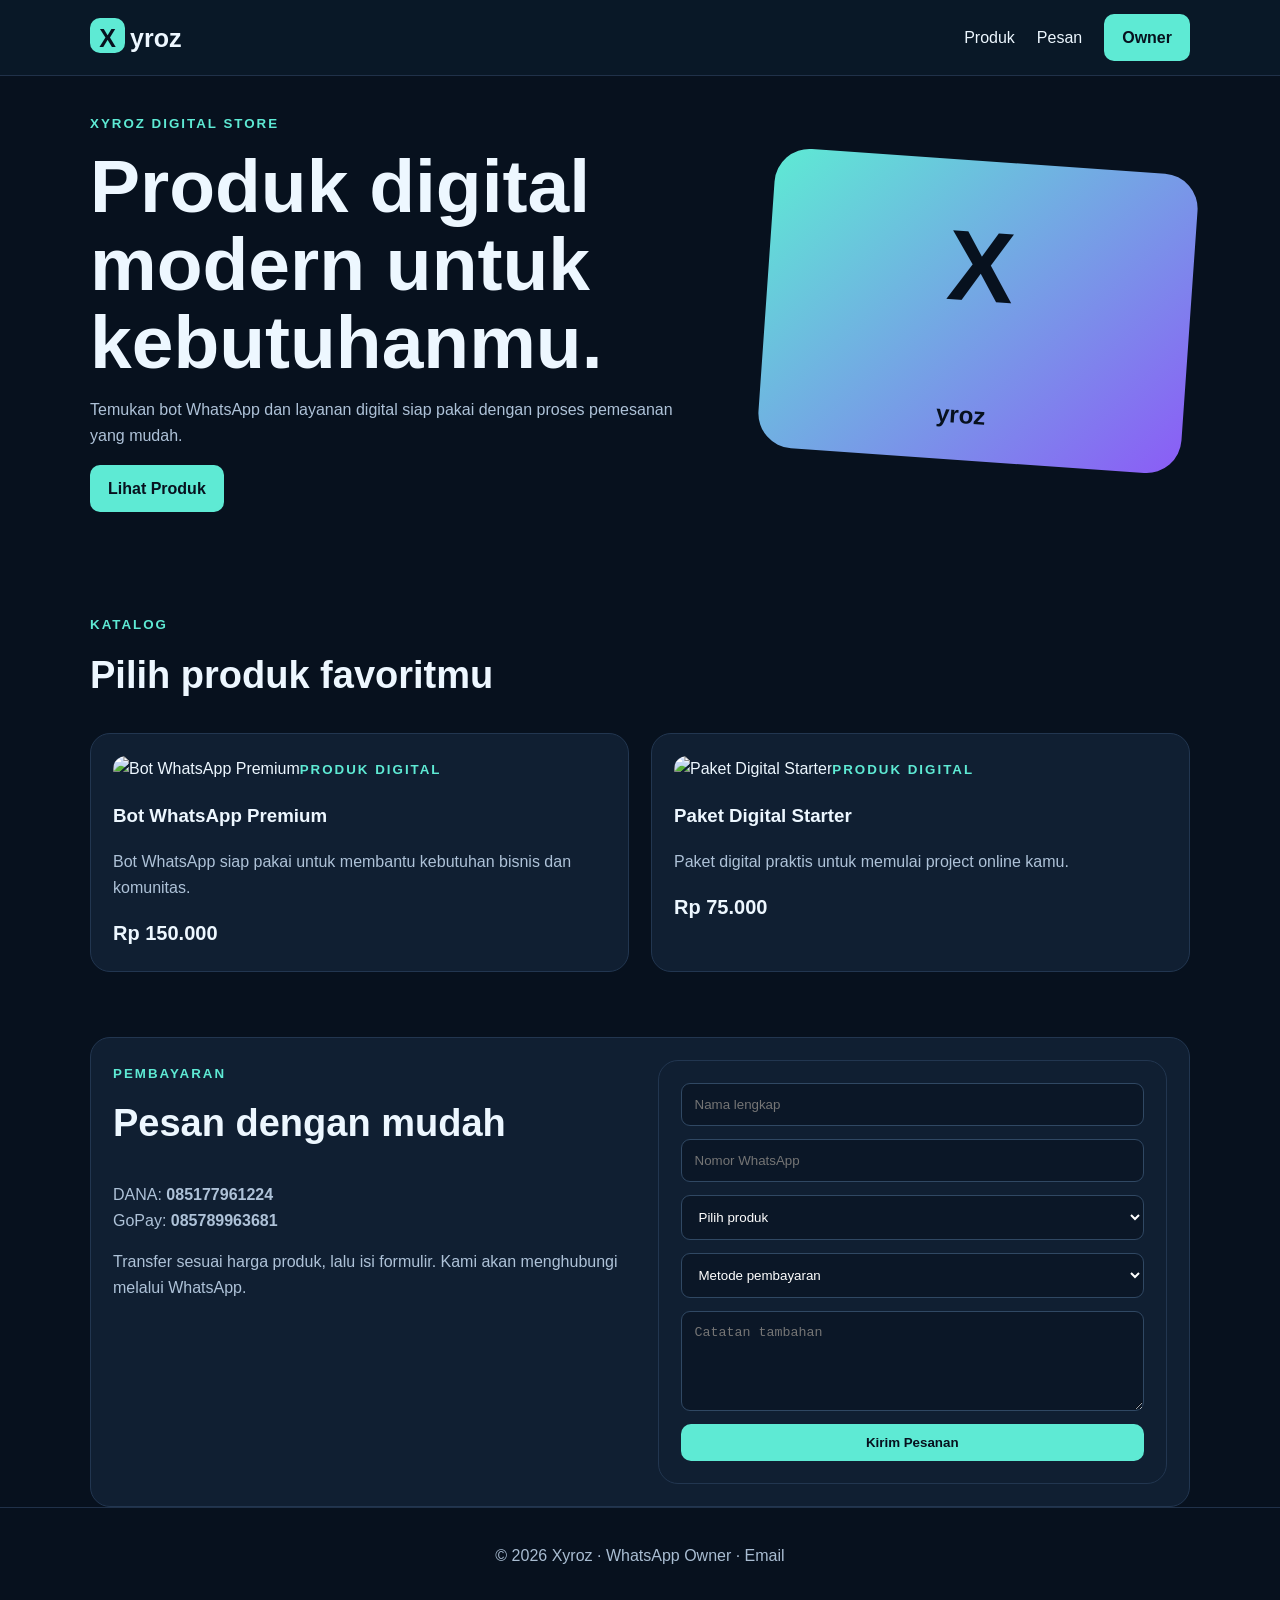
==== index.html @ 63841e45 "Build live-ready Xyroz storefront and owner dashboard" ====
<!doctype html><html lang="id"><head><meta charset="UTF-8"><meta name="viewport" content="width=device-width,initial-scale=1"><title>Xyroz — Produk Digital</title><link rel="stylesheet" href="style.css"></head><body><nav><a class="logo" href="index.html"><b>X</b>yroz</a><div><a href="#produk">Produk</a><a href="#pesan">Pesan</a><a class="btn" href="owner.html">Owner</a></div></nav><header class="hero"><div><small>XYROZ DIGITAL STORE</small><h1>Produk digital modern untuk kebutuhanmu.</h1><p>Temukan bot WhatsApp dan layanan digital siap pakai dengan proses pemesanan yang mudah.</p><a class="btn" href="#produk">Lihat Produk</a></div><div class="hero-art">X<span>yroz</span></div></header><main><section id="produk"><small>KATALOG</small><h2>Pilih produk favoritmu</h2><div id="products" class="grid"></div></section><section id="pesan" class="order"><div><small>PEMBAYARAN</small><h2>Pesan dengan mudah</h2><p>DANA: <b>085177961224</b><br>GoPay: <b>085789963681</b></p><p>Transfer sesuai harga produk, lalu isi formulir. Kami akan menghubungi melalui WhatsApp.</p></div><form action="https://formsubmit.co/emailpribhanzz@gmail.com" method="POST"><input type="hidden" name="_subject" value="Pesanan Baru Xyroz"><input type="hidden" name="_captcha" value="false"><input name="Nama" placeholder="Nama lengkap" required><input name="WhatsApp" placeholder="Nomor WhatsApp" required><select id="productSelect" name="Produk" required><option value="">Pilih produk</option></select><select name="Pembayaran" required><option value="">Metode pembayaran</option><option>DANA</option><option>GoPay</option></select><textarea name="Catatan" placeholder="Catatan tambahan"></textarea><button class="btn" type="submit">Kirim Pesanan</button></form></section></main><footer>© 2026 Xyroz · <a href="https://wa.me/6285177356154">WhatsApp Owner</a> · <a href="mailto:emailpribhanzz@gmail.com">Email</a></footer><script src="script.js"></script></body></html>
---- style.css ----
*{box-sizing:border-box}body{margin:0;background:#07111e;color:#edf7ff;font:16px Arial,sans-serif;line-height:1.6}a{color:inherit;text-decoration:none}nav{height:76px;display:flex;align-items:center;justify-content:space-between;padding:0 max(5%,calc((100% - 1100px)/2));border-bottom:1px solid #203149;background:#091827}nav div a{margin-left:22px}.logo{font-size:25px;font-weight:bold}.logo b{display:inline-grid;place-items:center;background:#5eead4;color:#07111e;border-radius:10px;width:35px;height:35px;margin-right:5px}.btn{display:inline-block;border:0;border-radius:10px;padding:11px 18px;background:#5eead4;color:#07111e;font-weight:bold;cursor:pointer}.hero,main{max-width:1100px;margin:auto}.hero{min-height:470px;display:grid;grid-template-columns:1.2fr .8fr;align-items:center;gap:40px}.hero h1{font-size:clamp(42px,6vw,75px);line-height:1.04;margin:12px 0}.hero p{color:#aec2d8;max-width:600px}.hero-art{height:300px;border-radius:35px;display:grid;place-items:center;background:linear-gradient(135deg,#5eead4,#8b5cf6);font-size:100px;font-weight:bold;color:#07111e;transform:rotate(4deg)}.hero-art span{font-size:24px;margin-left:-20px}section{padding:65px 0}small{color:#5eead4;font-weight:bold;letter-spacing:2px}h2{font-size:38px;margin:8px 0 28px}.grid{display:grid;grid-template-columns:repeat(auto-fit,minmax(240px,1fr));gap:22px}.card,.order,form,#login,#dash{background:#101f32;border:1px solid #223650;border-radius:20px;padding:22px}.card img,.admin-item img{width:100%;height:190px;object-fit:cover;border-radius:13px}.card p{color:#aec2d8}.card strong{font-size:20px}.order{display:grid;grid-template-columns:1fr 1fr;gap:35px}.order p{color:#aec2d8}form{display:grid;gap:13px}input,select,textarea{width:100%;padding:13px;border-radius:9px;border:1px solid #304863;background:#0b1727;color:white}textarea{min-height:100px}.admin{max-width:850px;margin:70px auto}.admin form{margin:20px 0}.admin-item{display:flex;align-items:center;gap:15px;padding:12px;border-bottom:1px solid #24364c}.admin-item img{width:70px;height:60px}.admin-item span{flex:1}.admin-item button{background:#ef767a;color:white;border:0;border-radius:7px;padding:8px 12px}footer{text-align:center;padding:35px;border-top:1px solid #203149;color:#a9bdd2}@media(max-width:700px){nav{padding:0 18px}nav div a:not(.btn){display:none}.hero,main{margin:0 18px}.hero{grid-template-columns:1fr;padding:45px 0}.hero-art{height:220px;font-size:70px}.order{grid-template-columns:1fr}section{padding:40px 0}h2{font-size:30px}}
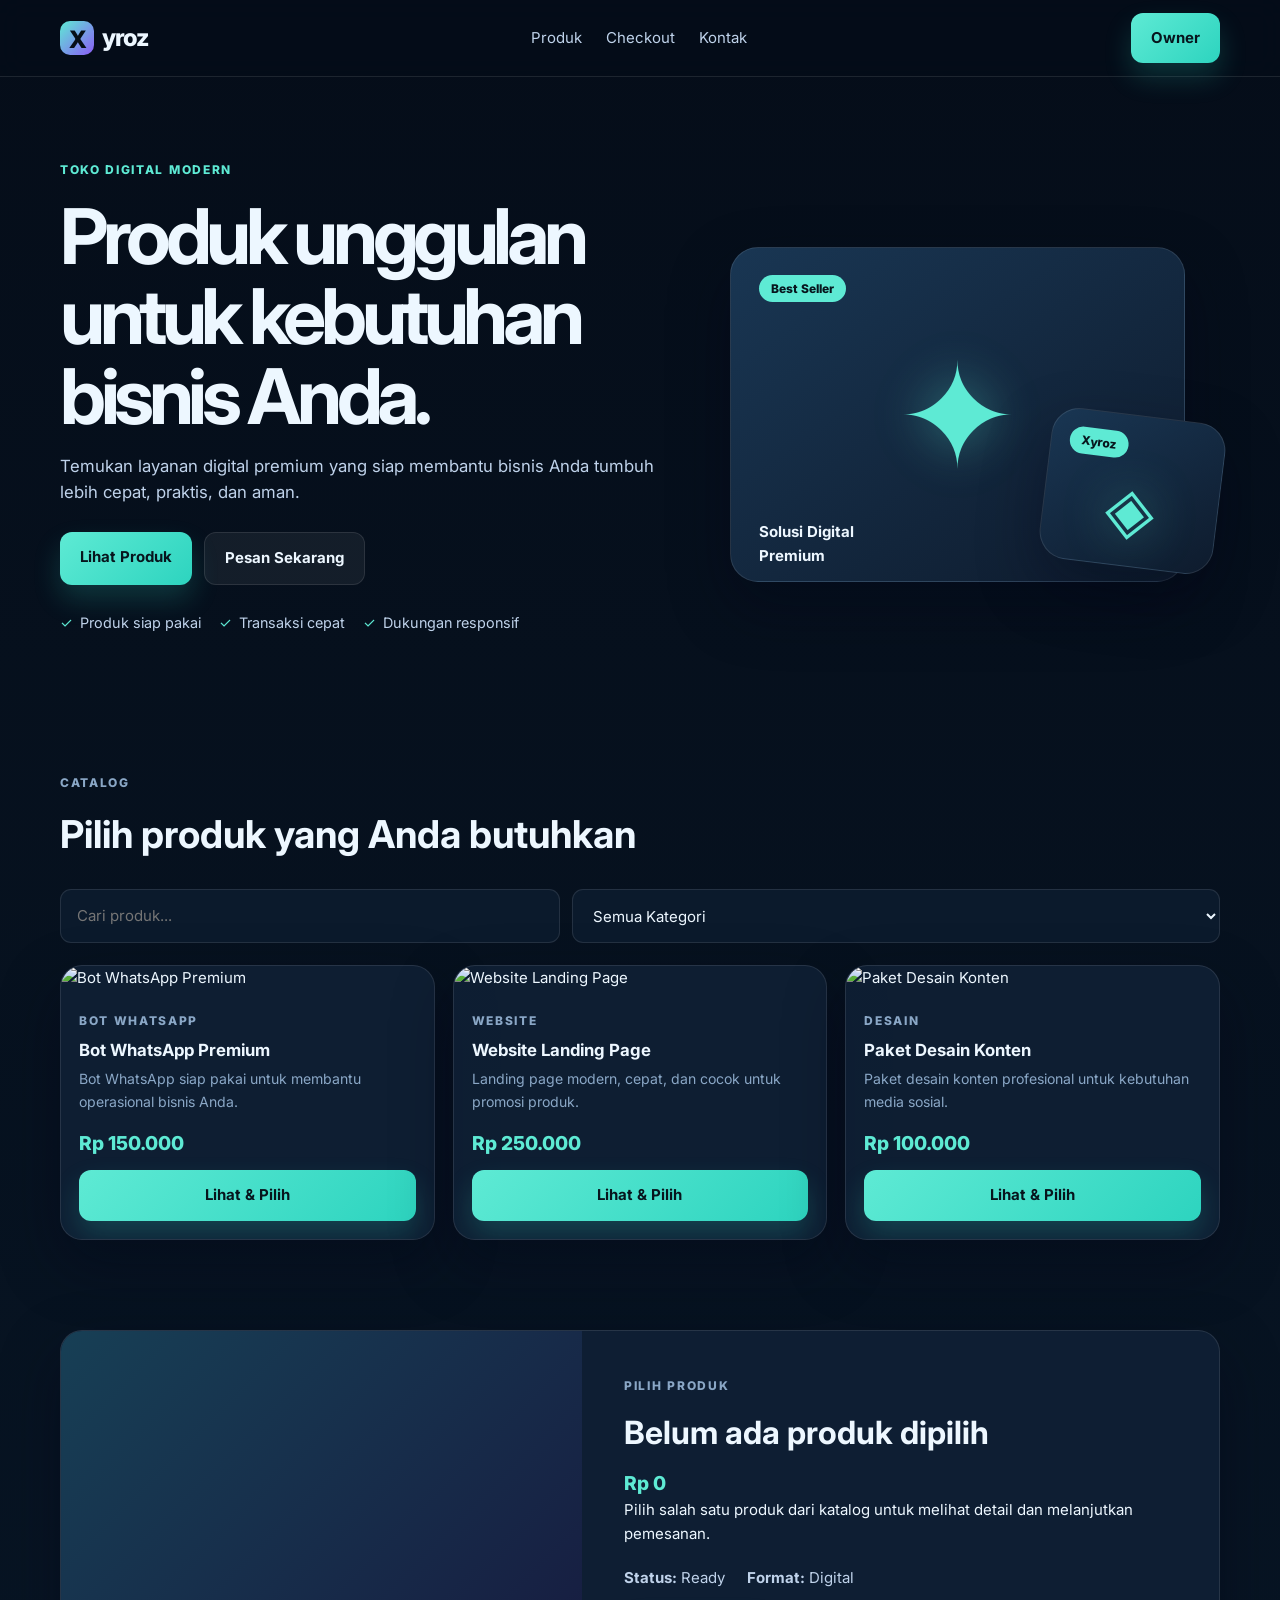
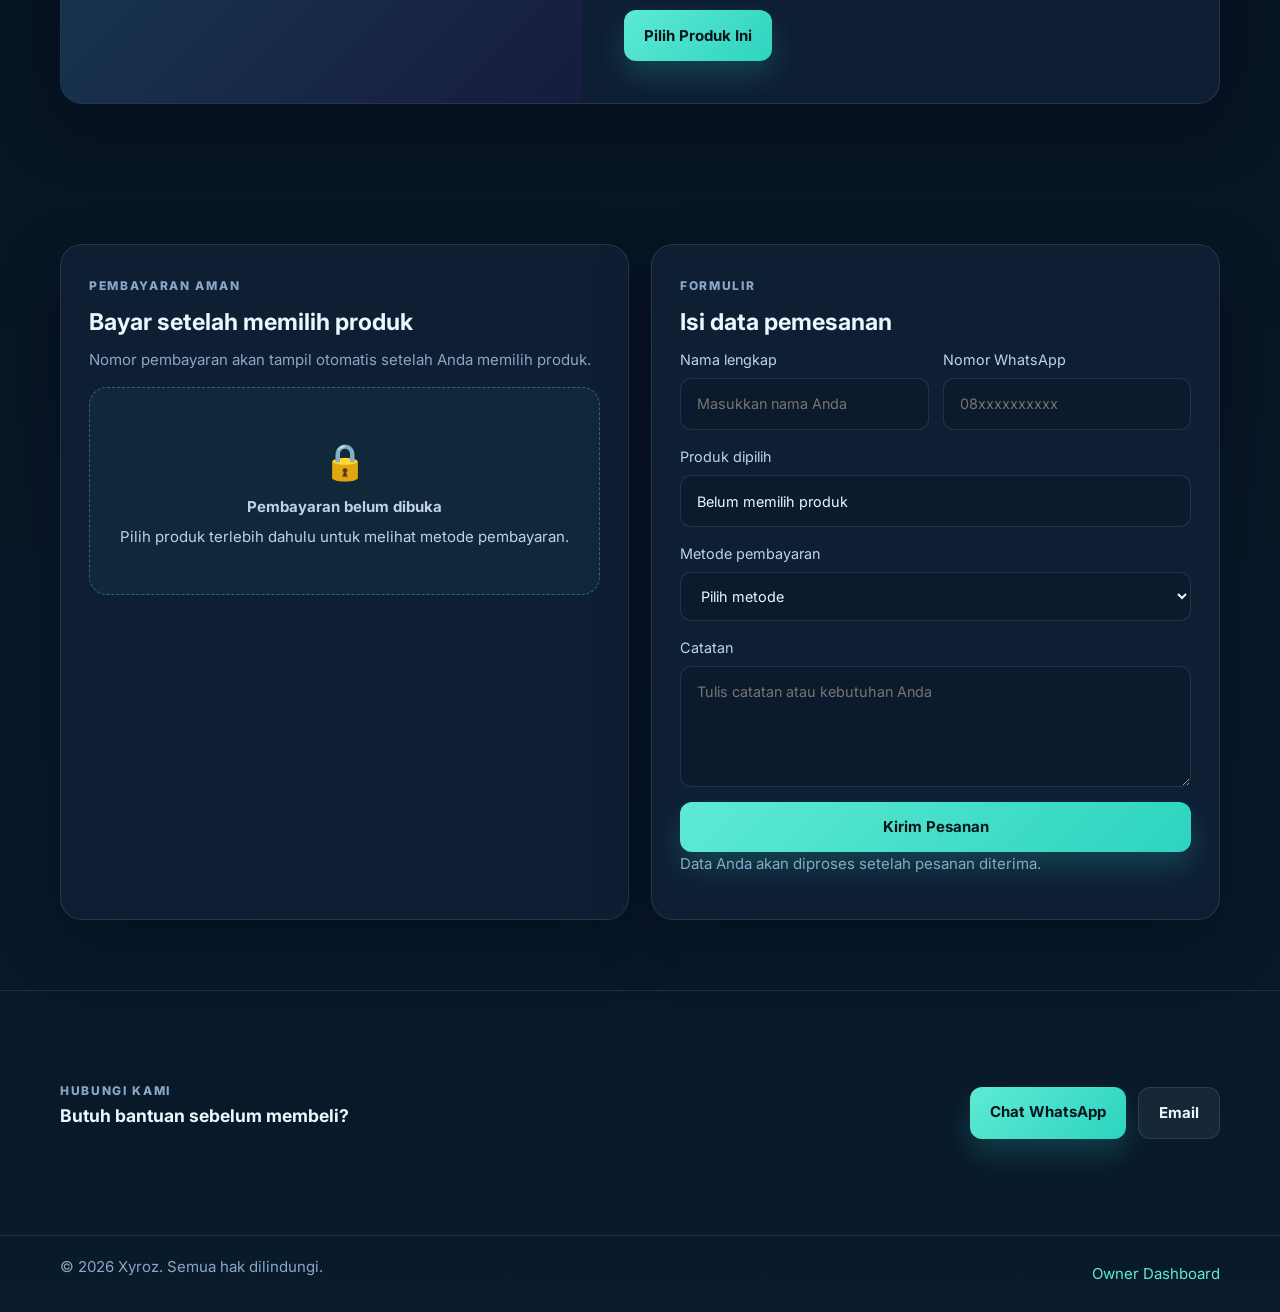
==== commit 7f6c0624: "Tampilkan detail pembayaran setelah produk dipilih dengan desain pembayaran baru yang lebih menarik." ====
--- a/index.html
+++ b/index.html
@@ -1 +1,47 @@
-<!doctype html><html lang="id"><head><meta charset="UTF-8"><meta name="viewport" content="width=device-width,initial-scale=1"><title>Xyroz — Produk Digital</title><link rel="stylesheet" href="style.css"></head><body><nav><a class="logo" href="index.html"><b>X</b>yroz</a><div><a href="#produk">Produk</a><a href="#pesan">Pesan</a><a class="btn" href="owner.html">Owner</a></div></nav><header class="hero"><div><small>XYROZ DIGITAL STORE</small><h1>Produk digital modern untuk kebutuhanmu.</h1><p>Temukan bot WhatsApp dan layanan digital siap pakai dengan proses pemesanan yang mudah.</p><a class="btn" href="#produk">Lihat Produk</a></div><div class="hero-art">X<span>yroz</span></div></header><main><section id="produk"><small>KATALOG</small><h2>Pilih produk favoritmu</h2><div id="products" class="grid"></div></section><section id="pesan" class="order"><div><small>PEMBAYARAN</small><h2>Pesan dengan mudah</h2><p>DANA: <b>085177961224</b><br>GoPay: <b>085789963681</b></p><p>Transfer sesuai harga produk, lalu isi formulir. Kami akan menghubungi melalui WhatsApp.</p></div><form action="https://formsubmit.co/emailpribhanzz@gmail.com" method="POST"><input type="hidden" name="_subject" value="Pesanan Baru Xyroz"><input type="hidden" name="_captcha" value="false"><input name="Nama" placeholder="Nama lengkap" required><input name="WhatsApp" placeholder="Nomor WhatsApp" required><select id="productSelect" name="Produk" required><option value="">Pilih produk</option></select><select name="Pembayaran" required><option value="">Metode pembayaran</option><option>DANA</option><option>GoPay</option></select><textarea name="Catatan" placeholder="Catatan tambahan"></textarea><button class="btn" type="submit">Kirim Pesanan</button></form></section></main><footer>© 2026 Xyroz · <a href="https://wa.me/6285177356154">WhatsApp Owner</a> · <a href="mailto:emailpribhanzz@gmail.com">Email</a></footer><script src="script.js"></script></body></html>+<!doctype html>
+<html lang="id">
+<head>
+  <meta charset="UTF-8" />
+  <meta name="viewport" content="width=device-width, initial-scale=1.0" />
+  <title>Xyroz — Produk Digital Premium</title>
+  <meta name="description" content="Belanja produk digital premium di Xyroz." />
+  <link rel="preconnect" href="https://fonts.googleapis.com" />
+  <link rel="preconnect" href="https://fonts.gstatic.com" crossorigin />
+  <link href="https://fonts.googleapis.com/css2?family=Inter:wght@400;500;600;700;800&display=swap" rel="stylesheet" />
+  <link rel="stylesheet" href="style.css" />
+</head>
+<body>
+  <header class="topbar"><div class="container nav-wrap">
+    <a class="brand" href="#top"><span class="brand-mark">X</span><span>yroz</span></a>
+    <nav class="nav-menu"><a href="#catalog">Produk</a><a href="#checkout">Checkout</a><a href="#contact">Kontak</a></nav>
+    <a class="nav-button" href="owner.html">Owner</a>
+  </div></header>
+
+  <main id="top">
+    <section class="hero"><div class="container hero-grid"><div class="hero-copy">
+      <span class="eyebrow">Toko digital modern</span>
+      <h1>Produk unggulan untuk kebutuhan bisnis Anda.</h1>
+      <p>Temukan layanan digital premium yang siap membantu bisnis Anda tumbuh lebih cepat, praktis, dan aman.</p>
+      <div class="hero-actions"><a class="primary-btn" href="#catalog">Lihat Produk</a><a class="secondary-btn" href="#checkout">Pesan Sekarang</a></div>
+      <ul class="feature-list"><li>Produk siap pakai</li><li>Transaksi cepat</li><li>Dukungan responsif</li></ul>
+    </div><div class="hero-visual"><div class="visual-card large"><span class="badge">Best Seller</span><div class="visual-art">✦</div><strong>Solusi Digital<br/>Premium</strong></div><div class="visual-card small"><span class="mini-tag">Xyroz</span><div class="visual-art mini">◈</div></div></div></div></section>
+
+    <section id="catalog" class="catalog-section"><div class="container">
+      <div class="section-head"><div><span class="eyebrow muted">Catalog</span><h2>Pilih produk yang Anda butuhkan</h2></div></div>
+      <div class="toolbar"><input id="searchInput" type="search" placeholder="Cari produk..." aria-label="Cari produk" /><select id="categoryFilter" aria-label="Filter kategori"><option value="all">Semua Kategori</option></select></div>
+      <div id="productGrid" class="product-grid" aria-live="polite"></div>
+    </div></section>
+
+    <section id="productDetail" class="detail-section"><div class="container detail-layout"><div id="detailImage" class="detail-image"></div><div class="detail-copy"><span id="detailCategory" class="eyebrow muted">Pilih produk</span><h3 id="detailName">Belum ada produk dipilih</h3><div id="detailPrice" class="detail-price">Rp 0</div><p id="detailDescription">Pilih salah satu produk dari katalog untuk melihat detail dan melanjutkan pemesanan.</p><div class="detail-meta"><span><strong>Status:</strong> <span id="detailStock">Ready</span></span><span><strong>Format:</strong> <span id="detailFormat">Digital</span></span></div><button id="selectProductBtn" class="primary-btn" type="button">Pilih Produk Ini</button></div></div></section>
+
+    <section id="checkout" class="checkout-section"><div class="container checkout-grid">
+      <div class="payment-panel"><div class="panel-header"><span class="eyebrow muted">Pembayaran aman</span><h3>Bayar setelah memilih produk</h3><p class="payment-intro">Nomor pembayaran akan tampil otomatis setelah Anda memilih produk.</p></div>
+        <div id="paymentEmpty" class="payment-empty"><div class="payment-icon">🔒</div><strong>Pembayaran belum dibuka</strong><span>Pilih produk terlebih dahulu untuk melihat metode pembayaran.</span></div>
+        <div id="paymentDetails" class="payment-details hidden"><div class="selected-summary"><span>Produk dipilih</span><strong id="paymentProductName">-</strong><b id="paymentProductPrice">Rp 0</b></div><div class="payment-card"><div class="payment-row"><div class="payment-logo dana">D</div><div><span class="payment-label">DANA</span><strong>085177961224</strong></div><button class="copy-btn" data-copy="085177961224" type="button">Salin</button></div><div class="payment-row"><div class="payment-logo gopay">G</div><div><span class="payment-label">GoPay</span><strong>085789963681</strong></div><button class="copy-btn" data-copy="085789963681" type="button">Salin</button></div></div><p class="payment-note">Pastikan nominal transfer sesuai harga produk, lalu kirim bukti pembayaran melalui WhatsApp.</p></div>
+      </div>
+      <form id="orderForm" class="order-form" action="https://formsubmit.co/emailpribhanzz@gmail.com" method="POST"><div class="panel-header"><span class="eyebrow muted">Formulir</span><h3>Isi data pemesanan</h3></div><input type="hidden" name="_captcha" value="false" /><input type="hidden" name="_template" value="table" /><input type="hidden" name="_subject" value="Pesanan Xyroz Baru" /><input type="hidden" id="orderProductName" name="Produk" /><input type="hidden" id="orderProductPrice" name="Harga" /><div class="field-grid"><label>Nama lengkap<input id="customerName" name="Nama" type="text" placeholder="Masukkan nama Anda" required /></label><label>Nomor WhatsApp<input id="customerPhone" name="WhatsApp" type="tel" placeholder="08xxxxxxxxxx" required /></label></div><label>Produk dipilih<input id="selectedProductDisplay" type="text" value="Belum memilih produk" readonly /></label><label>Metode pembayaran<select id="paymentMethod" name="Metode Pembayaran" required><option value="">Pilih metode</option><option value="DANA">DANA</option><option value="GoPay">GoPay</option></select></label><label>Catatan<textarea name="Catatan" rows="4" placeholder="Tulis catatan atau kebutuhan Anda"></textarea></label><button class="primary-btn submit-btn" type="submit">Kirim Pesanan</button><p class="form-note">Data Anda akan diproses setelah pesanan diterima.</p></form>
+    </div></section>
+    <section id="contact" class="contact-section"><div class="container contact-wrap"><div><span class="eyebrow muted">Hubungi kami</span><h3>Butuh bantuan sebelum membeli?</h3></div><div class="contact-actions"><a class="primary-btn" href="https://wa.me/6285177356154" target="_blank" rel="noreferrer">Chat WhatsApp</a><a class="secondary-btn" href="mailto:emailpribhanzz@gmail.com">Email</a></div></div></section>
+  </main><footer class="site-footer"><div class="container footer-wrap"><p>© 2026 Xyroz. Semua hak dilindungi.</p><a href="owner.html">Owner Dashboard</a></div></footer>
+  <script src="script.js"></script>
+</body></html>
--- a/style.css
+++ b/style.css
@@ -1 +1 @@
-*{box-sizing:border-box}body{margin:0;background:#07111e;color:#edf7ff;font:16px Arial,sans-serif;line-height:1.6}a{color:inherit;text-decoration:none}nav{height:76px;display:flex;align-items:center;justify-content:space-between;padding:0 max(5%,calc((100% - 1100px)/2));border-bottom:1px solid #203149;background:#091827}nav div a{margin-left:22px}.logo{font-size:25px;font-weight:bold}.logo b{display:inline-grid;place-items:center;background:#5eead4;color:#07111e;border-radius:10px;width:35px;height:35px;margin-right:5px}.btn{display:inline-block;border:0;border-radius:10px;padding:11px 18px;background:#5eead4;color:#07111e;font-weight:bold;cursor:pointer}.hero,main{max-width:1100px;margin:auto}.hero{min-height:470px;display:grid;grid-template-columns:1.2fr .8fr;align-items:center;gap:40px}.hero h1{font-size:clamp(42px,6vw,75px);line-height:1.04;margin:12px 0}.hero p{color:#aec2d8;max-width:600px}.hero-art{height:300px;border-radius:35px;display:grid;place-items:center;background:linear-gradient(135deg,#5eead4,#8b5cf6);font-size:100px;font-weight:bold;color:#07111e;transform:rotate(4deg)}.hero-art span{font-size:24px;margin-left:-20px}section{padding:65px 0}small{color:#5eead4;font-weight:bold;letter-spacing:2px}h2{font-size:38px;margin:8px 0 28px}.grid{display:grid;grid-template-columns:repeat(auto-fit,minmax(240px,1fr));gap:22px}.card,.order,form,#login,#dash{background:#101f32;border:1px solid #223650;border-radius:20px;padding:22px}.card img,.admin-item img{width:100%;height:190px;object-fit:cover;border-radius:13px}.card p{color:#aec2d8}.card strong{font-size:20px}.order{display:grid;grid-template-columns:1fr 1fr;gap:35px}.order p{color:#aec2d8}form{display:grid;gap:13px}input,select,textarea{width:100%;padding:13px;border-radius:9px;border:1px solid #304863;background:#0b1727;color:white}textarea{min-height:100px}.admin{max-width:850px;margin:70px auto}.admin form{margin:20px 0}.admin-item{display:flex;align-items:center;gap:15px;padding:12px;border-bottom:1px solid #24364c}.admin-item img{width:70px;height:60px}.admin-item span{flex:1}.admin-item button{background:#ef767a;color:white;border:0;border-radius:7px;padding:8px 12px}footer{text-align:center;padding:35px;border-top:1px solid #203149;color:#a9bdd2}@media(max-width:700px){nav{padding:0 18px}nav div a:not(.btn){display:none}.hero,main{margin:0 18px}.hero{grid-template-columns:1fr;padding:45px 0}.hero-art{height:220px;font-size:70px}.order{grid-template-columns:1fr}section{padding:40px 0}h2{font-size:30px}}+*{box-sizing:border-box} :root{--bg:#07111e;--panel:#102238;--card:#172d46;--text:#edf7ff;--soft:#bfd2ea;--muted:#8aa7c6;--primary:#5eead4;--strong:#2dd4bf;--purple:#8b5cf6;--border:rgba(255,255,255,.1);--shadow:0 24px 60px rgba(2,6,23,.35)}html{scroll-behavior:smooth}body{margin:0;background:linear-gradient(180deg,#050d19,#091a2b);color:var(--text);font:15px Inter,Arial,sans-serif;line-height:1.6}a{color:inherit;text-decoration:none}button,input,select,textarea{font:inherit}.container{width:min(1160px,calc(100% - 32px));margin:auto}.topbar{position:sticky;top:0;z-index:5;background:rgba(5,13,25,.78);backdrop-filter:blur(14px);border-bottom:1px solid var(--border)}.nav-wrap,.footer-wrap,.contact-wrap{display:flex;align-items:center;justify-content:space-between;gap:20px;min-height:76px}.brand{display:flex;align-items:center;gap:8px;font-size:1.5rem;font-weight:800;letter-spacing:-.06em}.brand-mark{display:grid;place-items:center;width:34px;height:34px;border-radius:10px;background:linear-gradient(135deg,var(--primary),var(--purple));color:#061018}.nav-menu{display:flex;gap:24px;color:var(--soft)}.nav-menu a:hover{color:var(--primary)}.nav-button,.primary-btn,.secondary-btn{display:inline-block;border:0;border-radius:12px;padding:.82rem 1.25rem;font-weight:700;cursor:pointer;transition:.2s}.nav-button,.primary-btn{background:linear-gradient(135deg,var(--primary),var(--strong));color:#07151d;box-shadow:0 14px 28px rgba(45,212,191,.2)}.secondary-btn{background:rgba(255,255,255,.06);border:1px solid var(--border)}.primary-btn:hover,.secondary-btn:hover,.nav-button:hover{transform:translateY(-2px)}.hero{padding:80px 0 52px}.hero-grid{display:grid;grid-template-columns:1.1fr .9fr;align-items:center;gap:70px}.eyebrow{display:inline-block;color:var(--primary);font-size:.75rem;font-weight:800;letter-spacing:.14em;text-transform:uppercase}.muted{color:var(--muted)}h1,h2,h3,p{margin-top:0}h1{max-width:700px;margin:16px 0;font-size:clamp(2.4rem,6vw,5rem);line-height:1.04;letter-spacing:-.07em}h2{font-size:clamp(1.8rem,3vw,2.7rem);margin:10px 0}.hero-copy p{max-width:620px;color:var(--soft);font-size:1.05rem}.hero-actions,.contact-actions{display:flex;flex-wrap:wrap;gap:12px;margin:26px 0}.feature-list{display:flex;flex-wrap:wrap;gap:18px;padding:0;list-style:none;color:var(--soft);font-size:.9rem}.feature-list li:before{content:'✓';color:var(--primary);margin-right:7px}.hero-visual{min-height:360px;position:relative}.visual-card{position:absolute;border:1px solid var(--border);border-radius:28px;background:linear-gradient(145deg,#193653,#0e1b2d);box-shadow:var(--shadow)}.visual-card.large{inset:25px 35px 0 0;padding:28px}.visual-card.small{right:0;bottom:15px;width:175px;padding:18px;transform:rotate(7deg)}.badge,.mini-tag{color:#07151d;background:var(--primary);border-radius:20px;padding:6px 12px;font-size:.75rem;font-weight:800}.visual-art{display:grid;place-items:center;height:220px;color:var(--primary);font-size:9rem;text-shadow:0 0 50px rgba(94,234,212,.4)}.visual-art.mini{height:90px;font-size:4rem}.catalog-section,.checkout-section,.contact-section{padding:70px 0}.section-head{margin-bottom:24px}.toolbar{display:flex;gap:12px;margin-bottom:22px}.toolbar input,.toolbar select,label input,label select,label textarea{width:100%;border:1px solid var(--border);border-radius:11px;background:#0b1a2c;color:var(--text);padding:.85rem 1rem;outline:none}.toolbar input{max-width:500px}.product-grid{display:grid;grid-template-columns:repeat(auto-fit,minmax(220px,1fr));gap:18px}.product-card,.payment-panel,.order-form,.detail-layout,.panel-box{border:1px solid var(--border);border-radius:22px;background:rgba(16,34,56,.82);box-shadow:var(--shadow)}.product-card{overflow:hidden}.product-card img{width:100%;height:160px;object-fit:cover}.product-info{padding:18px}.product-info h3{margin:5px 0;font-size:1.05rem}.product-info p{color:var(--muted);font-size:.88rem}.price,.detail-price{color:var(--primary);font-weight:800;font-size:1.2rem}.product-card button{margin-top:12px;width:100%}.detail-section{padding:20px 0 70px}.detail-layout{display:grid;grid-template-columns:.9fr 1.1fr;overflow:hidden}.detail-image{min-height:330px;background:linear-gradient(135deg,#173f55,#171b40);background-size:cover;background-position:center}.detail-copy{padding:42px}.detail-copy h3{font-size:2rem;margin:10px 0}.detail-meta{display:flex;gap:22px;margin:20px 0;color:var(--soft)}.checkout-grid{display:grid;grid-template-columns:1fr 1fr;gap:22px}.payment-panel,.order-form{padding:28px}.panel-header h3{font-size:1.45rem;margin:7px 0}.payment-intro,.form-note,.payment-note{color:var(--muted)}.payment-empty{display:grid;place-items:center;gap:6px;text-align:center;padding:45px 20px;border:1px dashed rgba(94,234,212,.35);border-radius:18px;background:rgba(94,234,212,.04);color:var(--soft)}.payment-icon{font-size:2.2rem}.hidden{display:none!important}.selected-summary{display:grid;grid-template-columns:1fr auto;gap:4px;margin:18px 0;padding:16px;border-radius:14px;background:rgba(94,234,212,.08)}.selected-summary span{grid-column:1/-1;color:var(--muted);font-size:.78rem}.selected-summary b{color:var(--primary)}.payment-card{display:grid;gap:12px}.payment-row{display:flex;align-items:center;gap:12px;padding:15px;border:1px solid var(--border);border-radius:15px;background:#0b1a2c}.payment-logo{display:grid;place-items:center;width:38px;height:38px;border-radius:11px;color:#fff;font-weight:800}.dana{background:#168cff}.gopay{background:#00a8e8}.payment-row>div:nth-child(2){display:grid;flex:1}.payment-label{font-size:.72rem;color:var(--muted);font-weight:700}.copy-btn{border:1px solid var(--border);background:transparent;color:var(--primary);border-radius:8px;padding:6px 10px;cursor:pointer}.field-grid{display:grid;grid-template-columns:1fr 1fr;gap:14px}label{display:grid;gap:7px;color:var(--soft);font-size:.9rem;margin-bottom:15px}label input:focus,label select:focus,label textarea:focus,.toolbar input:focus{border-color:var(--primary)}.submit-btn{width:100%}.contact-section{border-top:1px solid var(--border)}.site-footer{border-top:1px solid var(--border);color:var(--muted)}.site-footer a{color:var(--primary)}@media(max-width:760px){.nav-menu{display:none}.hero{padding-top:50px}.hero-grid,.checkout-grid,.detail-layout{grid-template-columns:1fr}.hero-visual{min-height:300px}.detail-image{min-height:230px}.detail-copy{padding:28px}.field-grid{grid-template-columns:1fr}.contact-wrap{align-items:flex-start;flex-direction:column}.footer-wrap{font-size:.8rem}.toolbar{flex-direction:column}.toolbar input{max-width:none}}
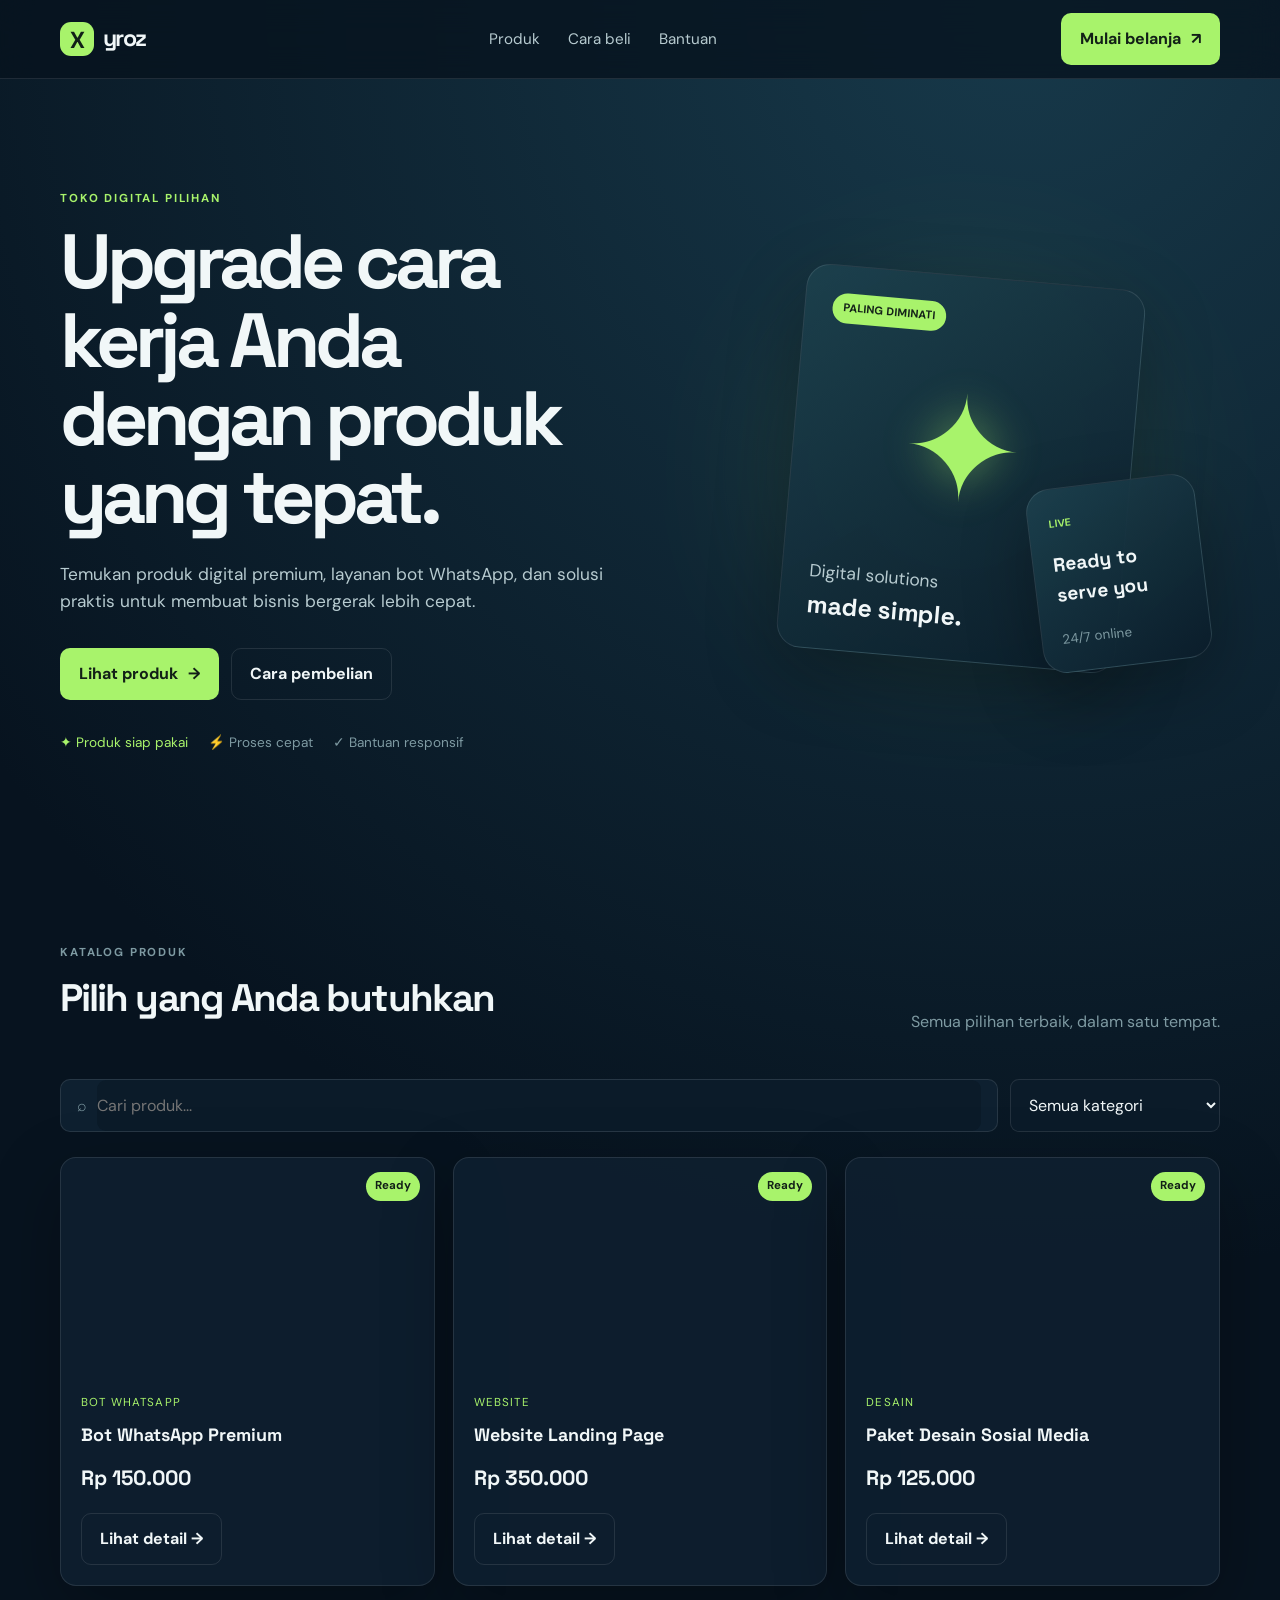
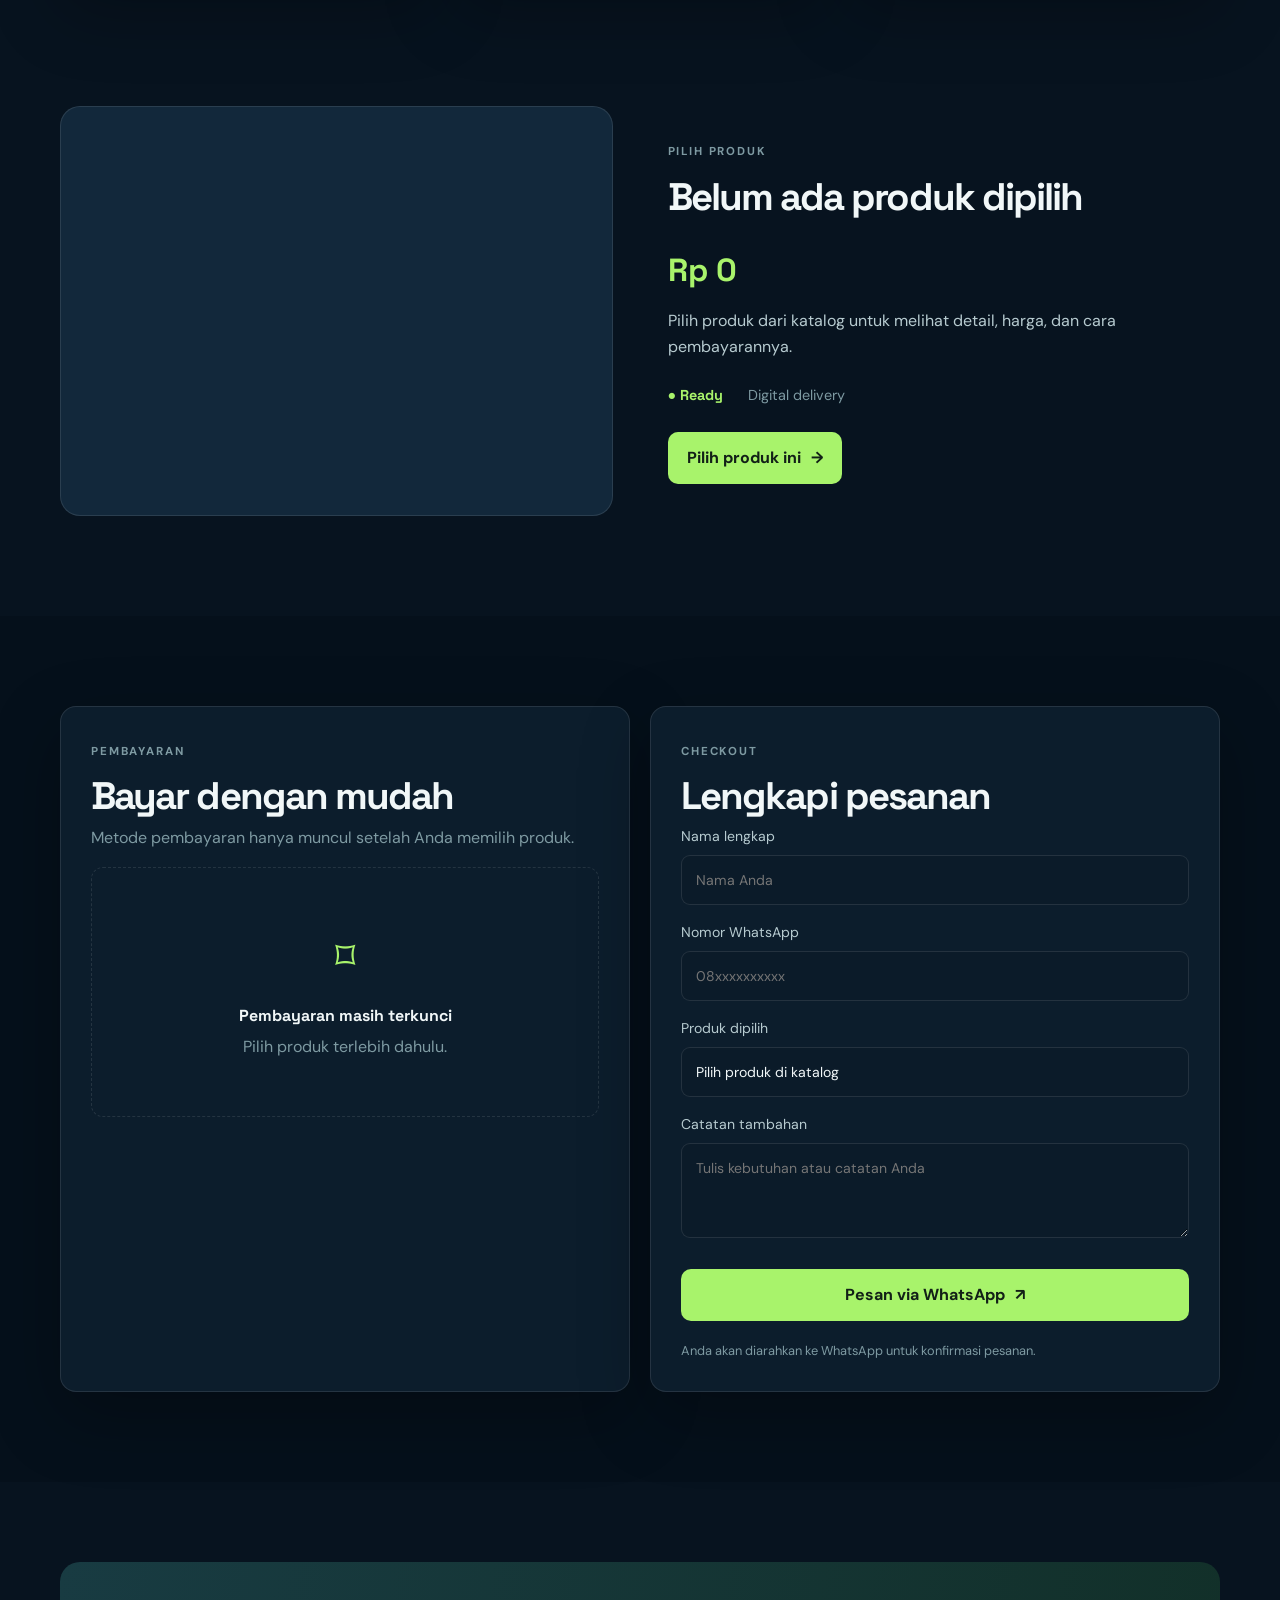
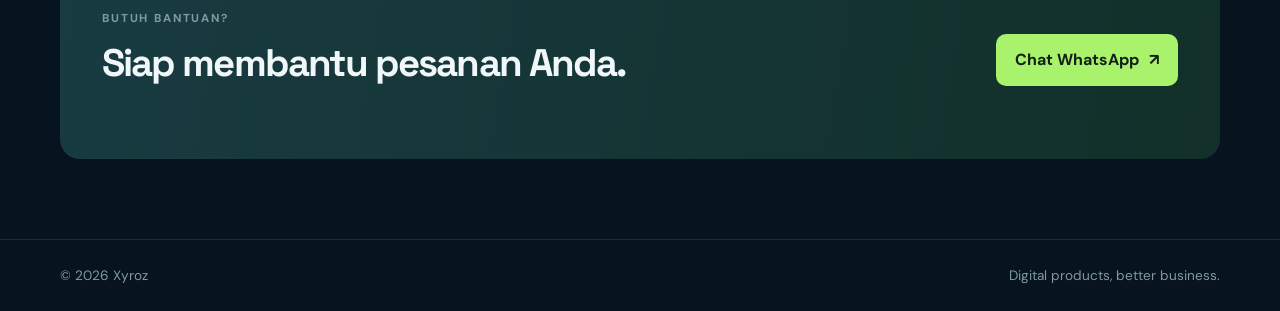
==== commit 0dc9c21e: "Upgrade Xyroz into separate customer storefront and owner dashboard with product/payment management." ====
--- a/index.html
+++ b/index.html
@@ -3,45 +3,36 @@
 <head>
   <meta charset="UTF-8" />
   <meta name="viewport" content="width=device-width, initial-scale=1.0" />
-  <title>Xyroz — Produk Digital Premium</title>
-  <meta name="description" content="Belanja produk digital premium di Xyroz." />
+  <meta name="description" content="Xyroz — toko produk digital premium." />
+  <title>Xyroz — Toko Digital Premium</title>
   <link rel="preconnect" href="https://fonts.googleapis.com" />
   <link rel="preconnect" href="https://fonts.gstatic.com" crossorigin />
-  <link href="https://fonts.googleapis.com/css2?family=Inter:wght@400;500;600;700;800&display=swap" rel="stylesheet" />
+  <link href="https://fonts.googleapis.com/css2?family=DM+Sans:wght@400;500;600;700&family=Space+Grotesk:wght@500;600;700&display=swap" rel="stylesheet" />
   <link rel="stylesheet" href="style.css" />
 </head>
 <body>
   <header class="topbar"><div class="container nav-wrap">
     <a class="brand" href="#top"><span class="brand-mark">X</span><span>yroz</span></a>
-    <nav class="nav-menu"><a href="#catalog">Produk</a><a href="#checkout">Checkout</a><a href="#contact">Kontak</a></nav>
-    <a class="nav-button" href="owner.html">Owner</a>
+    <nav class="nav-menu" aria-label="Navigasi"><a href="#catalog">Produk</a><a href="#checkout">Cara beli</a><a href="#contact">Bantuan</a></nav>
+    <a class="nav-button" href="#catalog">Mulai belanja <span>↗</span></a>
   </div></header>
 
   <main id="top">
-    <section class="hero"><div class="container hero-grid"><div class="hero-copy">
-      <span class="eyebrow">Toko digital modern</span>
-      <h1>Produk unggulan untuk kebutuhan bisnis Anda.</h1>
-      <p>Temukan layanan digital premium yang siap membantu bisnis Anda tumbuh lebih cepat, praktis, dan aman.</p>
-      <div class="hero-actions"><a class="primary-btn" href="#catalog">Lihat Produk</a><a class="secondary-btn" href="#checkout">Pesan Sekarang</a></div>
-      <ul class="feature-list"><li>Produk siap pakai</li><li>Transaksi cepat</li><li>Dukungan responsif</li></ul>
-    </div><div class="hero-visual"><div class="visual-card large"><span class="badge">Best Seller</span><div class="visual-art">✦</div><strong>Solusi Digital<br/>Premium</strong></div><div class="visual-card small"><span class="mini-tag">Xyroz</span><div class="visual-art mini">◈</div></div></div></div></section>
-
-    <section id="catalog" class="catalog-section"><div class="container">
-      <div class="section-head"><div><span class="eyebrow muted">Catalog</span><h2>Pilih produk yang Anda butuhkan</h2></div></div>
-      <div class="toolbar"><input id="searchInput" type="search" placeholder="Cari produk..." aria-label="Cari produk" /><select id="categoryFilter" aria-label="Filter kategori"><option value="all">Semua Kategori</option></select></div>
-      <div id="productGrid" class="product-grid" aria-live="polite"></div>
+    <section class="hero"><div class="container hero-grid">
+      <div class="hero-copy"><span class="eyebrow">Toko digital pilihan</span><h1>Upgrade cara kerja Anda dengan produk yang tepat.</h1><p>Temukan produk digital premium, layanan bot WhatsApp, dan solusi praktis untuk membuat bisnis bergerak lebih cepat.</p><div class="hero-actions"><a class="primary-btn" href="#catalog">Lihat produk <span>→</span></a><a class="secondary-btn" href="#checkout">Cara pembelian</a></div><div class="trust-row"><span>✦ Produk siap pakai</span><span>⚡ Proses cepat</span><span>✓ Bantuan responsif</span></div></div>
+      <div class="hero-visual"><div class="glow"></div><div class="visual-card visual-main"><span class="badge">Paling diminati</span><div class="visual-art">✦</div><p>Digital solutions<br /><strong>made simple.</strong></p></div><div class="visual-card visual-float"><span>LIVE</span><strong>Ready to<br />serve you</strong><small>24/7 online</small></div></div>
     </div></section>
 
-    <section id="productDetail" class="detail-section"><div class="container detail-layout"><div id="detailImage" class="detail-image"></div><div class="detail-copy"><span id="detailCategory" class="eyebrow muted">Pilih produk</span><h3 id="detailName">Belum ada produk dipilih</h3><div id="detailPrice" class="detail-price">Rp 0</div><p id="detailDescription">Pilih salah satu produk dari katalog untuk melihat detail dan melanjutkan pemesanan.</p><div class="detail-meta"><span><strong>Status:</strong> <span id="detailStock">Ready</span></span><span><strong>Format:</strong> <span id="detailFormat">Digital</span></span></div><button id="selectProductBtn" class="primary-btn" type="button">Pilih Produk Ini</button></div></div></section>
+    <section id="catalog" class="catalog-section"><div class="container"><div class="section-head"><div><span class="eyebrow muted">Katalog produk</span><h2>Pilih yang Anda butuhkan</h2></div><p>Semua pilihan terbaik, dalam satu tempat.</p></div><div class="toolbar"><label class="search-box">⌕<input id="searchInput" type="search" placeholder="Cari produk..." /></label><select id="categoryFilter" aria-label="Filter kategori"><option value="all">Semua kategori</option></select></div><div id="productGrid" class="product-grid" aria-live="polite"></div></div></section>
 
-    <section id="checkout" class="checkout-section"><div class="container checkout-grid">
-      <div class="payment-panel"><div class="panel-header"><span class="eyebrow muted">Pembayaran aman</span><h3>Bayar setelah memilih produk</h3><p class="payment-intro">Nomor pembayaran akan tampil otomatis setelah Anda memilih produk.</p></div>
-        <div id="paymentEmpty" class="payment-empty"><div class="payment-icon">🔒</div><strong>Pembayaran belum dibuka</strong><span>Pilih produk terlebih dahulu untuk melihat metode pembayaran.</span></div>
-        <div id="paymentDetails" class="payment-details hidden"><div class="selected-summary"><span>Produk dipilih</span><strong id="paymentProductName">-</strong><b id="paymentProductPrice">Rp 0</b></div><div class="payment-card"><div class="payment-row"><div class="payment-logo dana">D</div><div><span class="payment-label">DANA</span><strong>085177961224</strong></div><button class="copy-btn" data-copy="085177961224" type="button">Salin</button></div><div class="payment-row"><div class="payment-logo gopay">G</div><div><span class="payment-label">GoPay</span><strong>085789963681</strong></div><button class="copy-btn" data-copy="085789963681" type="button">Salin</button></div></div><p class="payment-note">Pastikan nominal transfer sesuai harga produk, lalu kirim bukti pembayaran melalui WhatsApp.</p></div>
-      </div>
-      <form id="orderForm" class="order-form" action="https://formsubmit.co/emailpribhanzz@gmail.com" method="POST"><div class="panel-header"><span class="eyebrow muted">Formulir</span><h3>Isi data pemesanan</h3></div><input type="hidden" name="_captcha" value="false" /><input type="hidden" name="_template" value="table" /><input type="hidden" name="_subject" value="Pesanan Xyroz Baru" /><input type="hidden" id="orderProductName" name="Produk" /><input type="hidden" id="orderProductPrice" name="Harga" /><div class="field-grid"><label>Nama lengkap<input id="customerName" name="Nama" type="text" placeholder="Masukkan nama Anda" required /></label><label>Nomor WhatsApp<input id="customerPhone" name="WhatsApp" type="tel" placeholder="08xxxxxxxxxx" required /></label></div><label>Produk dipilih<input id="selectedProductDisplay" type="text" value="Belum memilih produk" readonly /></label><label>Metode pembayaran<select id="paymentMethod" name="Metode Pembayaran" required><option value="">Pilih metode</option><option value="DANA">DANA</option><option value="GoPay">GoPay</option></select></label><label>Catatan<textarea name="Catatan" rows="4" placeholder="Tulis catatan atau kebutuhan Anda"></textarea></label><button class="primary-btn submit-btn" type="submit">Kirim Pesanan</button><p class="form-note">Data Anda akan diproses setelah pesanan diterima.</p></form>
+    <section id="productDetail" class="detail-section"><div class="container detail-layout"><div id="detailImage" class="detail-image" role="img" aria-label="Foto produk"></div><div class="detail-copy"><span id="detailCategory" class="eyebrow muted">Pilih produk</span><h2 id="detailName">Belum ada produk dipilih</h2><div id="detailPrice" class="detail-price">Rp 0</div><p id="detailDescription">Pilih produk dari katalog untuk melihat detail, harga, dan cara pembayarannya.</p><div class="detail-meta"><span>● <strong id="detailStock">Ready</strong></span><span>Digital delivery</span></div><button id="selectProductBtn" class="primary-btn" type="button">Pilih produk ini <span>→</span></button></div></div></section>
+
+    <section id="checkout" class="checkout-section"><div class="container checkout-grid"><div class="payment-panel"><div class="panel-header"><span class="eyebrow muted">Pembayaran</span><h2>Bayar dengan mudah</h2><p>Metode pembayaran hanya muncul setelah Anda memilih produk.</p></div><div id="paymentEmpty" class="payment-empty"><div class="lock-icon">⌑</div><strong>Pembayaran masih terkunci</strong><span>Pilih produk terlebih dahulu.</span></div><div id="paymentDetails" class="payment-details hidden"><div class="selected-summary"><span>Anda membeli</span><strong id="paymentProductName">-</strong><b id="paymentProductPrice">Rp 0</b></div><div id="paymentMethods" class="payment-methods"></div><p class="payment-note">Setelah transfer, kirim bukti pembayaran melalui WhatsApp agar pesanan segera diproses.</p></div></div>
+      <form id="orderForm" class="order-form"><div class="panel-header"><span class="eyebrow muted">Checkout</span><h2>Lengkapi pesanan</h2></div><input type="hidden" id="orderProductName" name="Produk" /><input type="hidden" id="orderProductPrice" name="Harga" /><label>Nama lengkap<input id="customerName" name="Nama" type="text" placeholder="Nama Anda" required /></label><label>Nomor WhatsApp<input id="customerPhone" name="WhatsApp" type="tel" placeholder="08xxxxxxxxxx" required /></label><label>Produk dipilih<input id="selectedProductDisplay" type="text" value="Pilih produk di katalog" readonly /></label><label>Catatan tambahan<textarea id="customerNote" name="Catatan" rows="3" placeholder="Tulis kebutuhan atau catatan Anda"></textarea></label><button class="primary-btn submit-btn" type="submit">Pesan via WhatsApp <span>↗</span></button><p class="form-note">Anda akan diarahkan ke WhatsApp untuk konfirmasi pesanan.</p></form>
     </div></section>
-    <section id="contact" class="contact-section"><div class="container contact-wrap"><div><span class="eyebrow muted">Hubungi kami</span><h3>Butuh bantuan sebelum membeli?</h3></div><div class="contact-actions"><a class="primary-btn" href="https://wa.me/6285177356154" target="_blank" rel="noreferrer">Chat WhatsApp</a><a class="secondary-btn" href="mailto:emailpribhanzz@gmail.com">Email</a></div></div></section>
-  </main><footer class="site-footer"><div class="container footer-wrap"><p>© 2026 Xyroz. Semua hak dilindungi.</p><a href="owner.html">Owner Dashboard</a></div></footer>
+
+    <section id="contact" class="contact-section"><div class="container contact-wrap"><div><span class="eyebrow muted">Butuh bantuan?</span><h2>Siap membantu pesanan Anda.</h2></div><a class="primary-btn" href="https://wa.me/6285177356154" target="_blank" rel="noopener">Chat WhatsApp <span>↗</span></a></div></section>
+  </main><footer class="site-footer"><div class="container footer-wrap"><span>© 2026 Xyroz</span><span>Digital products, better business.</span></div></footer>
   <script src="script.js"></script>
-</body></html>
+</body>
+</html>
--- a/style.css
+++ b/style.css
@@ -1 +1,2 @@
-*{box-sizing:border-box} :root{--bg:#07111e;--panel:#102238;--card:#172d46;--text:#edf7ff;--soft:#bfd2ea;--muted:#8aa7c6;--primary:#5eead4;--strong:#2dd4bf;--purple:#8b5cf6;--border:rgba(255,255,255,.1);--shadow:0 24px 60px rgba(2,6,23,.35)}html{scroll-behavior:smooth}body{margin:0;background:linear-gradient(180deg,#050d19,#091a2b);color:var(--text);font:15px Inter,Arial,sans-serif;line-height:1.6}a{color:inherit;text-decoration:none}button,input,select,textarea{font:inherit}.container{width:min(1160px,calc(100% - 32px));margin:auto}.topbar{position:sticky;top:0;z-index:5;background:rgba(5,13,25,.78);backdrop-filter:blur(14px);border-bottom:1px solid var(--border)}.nav-wrap,.footer-wrap,.contact-wrap{display:flex;align-items:center;justify-content:space-between;gap:20px;min-height:76px}.brand{display:flex;align-items:center;gap:8px;font-size:1.5rem;font-weight:800;letter-spacing:-.06em}.brand-mark{display:grid;place-items:center;width:34px;height:34px;border-radius:10px;background:linear-gradient(135deg,var(--primary),var(--purple));color:#061018}.nav-menu{display:flex;gap:24px;color:var(--soft)}.nav-menu a:hover{color:var(--primary)}.nav-button,.primary-btn,.secondary-btn{display:inline-block;border:0;border-radius:12px;padding:.82rem 1.25rem;font-weight:700;cursor:pointer;transition:.2s}.nav-button,.primary-btn{background:linear-gradient(135deg,var(--primary),var(--strong));color:#07151d;box-shadow:0 14px 28px rgba(45,212,191,.2)}.secondary-btn{background:rgba(255,255,255,.06);border:1px solid var(--border)}.primary-btn:hover,.secondary-btn:hover,.nav-button:hover{transform:translateY(-2px)}.hero{padding:80px 0 52px}.hero-grid{display:grid;grid-template-columns:1.1fr .9fr;align-items:center;gap:70px}.eyebrow{display:inline-block;color:var(--primary);font-size:.75rem;font-weight:800;letter-spacing:.14em;text-transform:uppercase}.muted{color:var(--muted)}h1,h2,h3,p{margin-top:0}h1{max-width:700px;margin:16px 0;font-size:clamp(2.4rem,6vw,5rem);line-height:1.04;letter-spacing:-.07em}h2{font-size:clamp(1.8rem,3vw,2.7rem);margin:10px 0}.hero-copy p{max-width:620px;color:var(--soft);font-size:1.05rem}.hero-actions,.contact-actions{display:flex;flex-wrap:wrap;gap:12px;margin:26px 0}.feature-list{display:flex;flex-wrap:wrap;gap:18px;padding:0;list-style:none;color:var(--soft);font-size:.9rem}.feature-list li:before{content:'✓';color:var(--primary);margin-right:7px}.hero-visual{min-height:360px;position:relative}.visual-card{position:absolute;border:1px solid var(--border);border-radius:28px;background:linear-gradient(145deg,#193653,#0e1b2d);box-shadow:var(--shadow)}.visual-card.large{inset:25px 35px 0 0;padding:28px}.visual-card.small{right:0;bottom:15px;width:175px;padding:18px;transform:rotate(7deg)}.badge,.mini-tag{color:#07151d;background:var(--primary);border-radius:20px;padding:6px 12px;font-size:.75rem;font-weight:800}.visual-art{display:grid;place-items:center;height:220px;color:var(--primary);font-size:9rem;text-shadow:0 0 50px rgba(94,234,212,.4)}.visual-art.mini{height:90px;font-size:4rem}.catalog-section,.checkout-section,.contact-section{padding:70px 0}.section-head{margin-bottom:24px}.toolbar{display:flex;gap:12px;margin-bottom:22px}.toolbar input,.toolbar select,label input,label select,label textarea{width:100%;border:1px solid var(--border);border-radius:11px;background:#0b1a2c;color:var(--text);padding:.85rem 1rem;outline:none}.toolbar input{max-width:500px}.product-grid{display:grid;grid-template-columns:repeat(auto-fit,minmax(220px,1fr));gap:18px}.product-card,.payment-panel,.order-form,.detail-layout,.panel-box{border:1px solid var(--border);border-radius:22px;background:rgba(16,34,56,.82);box-shadow:var(--shadow)}.product-card{overflow:hidden}.product-card img{width:100%;height:160px;object-fit:cover}.product-info{padding:18px}.product-info h3{margin:5px 0;font-size:1.05rem}.product-info p{color:var(--muted);font-size:.88rem}.price,.detail-price{color:var(--primary);font-weight:800;font-size:1.2rem}.product-card button{margin-top:12px;width:100%}.detail-section{padding:20px 0 70px}.detail-layout{display:grid;grid-template-columns:.9fr 1.1fr;overflow:hidden}.detail-image{min-height:330px;background:linear-gradient(135deg,#173f55,#171b40);background-size:cover;background-position:center}.detail-copy{padding:42px}.detail-copy h3{font-size:2rem;margin:10px 0}.detail-meta{display:flex;gap:22px;margin:20px 0;color:var(--soft)}.checkout-grid{display:grid;grid-template-columns:1fr 1fr;gap:22px}.payment-panel,.order-form{padding:28px}.panel-header h3{font-size:1.45rem;margin:7px 0}.payment-intro,.form-note,.payment-note{color:var(--muted)}.payment-empty{display:grid;place-items:center;gap:6px;text-align:center;padding:45px 20px;border:1px dashed rgba(94,234,212,.35);border-radius:18px;background:rgba(94,234,212,.04);color:var(--soft)}.payment-icon{font-size:2.2rem}.hidden{display:none!important}.selected-summary{display:grid;grid-template-columns:1fr auto;gap:4px;margin:18px 0;padding:16px;border-radius:14px;background:rgba(94,234,212,.08)}.selected-summary span{grid-column:1/-1;color:var(--muted);font-size:.78rem}.selected-summary b{color:var(--primary)}.payment-card{display:grid;gap:12px}.payment-row{display:flex;align-items:center;gap:12px;padding:15px;border:1px solid var(--border);border-radius:15px;background:#0b1a2c}.payment-logo{display:grid;place-items:center;width:38px;height:38px;border-radius:11px;color:#fff;font-weight:800}.dana{background:#168cff}.gopay{background:#00a8e8}.payment-row>div:nth-child(2){display:grid;flex:1}.payment-label{font-size:.72rem;color:var(--muted);font-weight:700}.copy-btn{border:1px solid var(--border);background:transparent;color:var(--primary);border-radius:8px;padding:6px 10px;cursor:pointer}.field-grid{display:grid;grid-template-columns:1fr 1fr;gap:14px}label{display:grid;gap:7px;color:var(--soft);font-size:.9rem;margin-bottom:15px}label input:focus,label select:focus,label textarea:focus,.toolbar input:focus{border-color:var(--primary)}.submit-btn{width:100%}.contact-section{border-top:1px solid var(--border)}.site-footer{border-top:1px solid var(--border);color:var(--muted)}.site-footer a{color:var(--primary)}@media(max-width:760px){.nav-menu{display:none}.hero{padding-top:50px}.hero-grid,.checkout-grid,.detail-layout{grid-template-columns:1fr}.hero-visual{min-height:300px}.detail-image{min-height:230px}.detail-copy{padding:28px}.field-grid{grid-template-columns:1fr}.contact-wrap{align-items:flex-start;flex-direction:column}.footer-wrap{font-size:.8rem}.toolbar{flex-direction:column}.toolbar input{max-width:none}}
+*{box-sizing:border-box} :root{--bg:#07131f;--panel:#0e2030;--card:#12283b;--text:#f1f7f8;--soft:#b7cbd0;--muted:#7e9aa2;--primary:#a8f36b;--primary-2:#63d9a5;--line:rgba(255,255,255,.1);--danger:#ff7777;--shadow:0 24px 70px rgba(0,0,0,.28)} html{scroll-behavior:smooth}body{margin:0;background:radial-gradient(circle at 80% 0,#17394a 0,transparent 35%),var(--bg);color:var(--text);font-family:'DM Sans',sans-serif;line-height:1.6}h1,h2,h3,strong,.brand{font-family:'Space Grotesk',sans-serif}h1,h2,h3,p{margin-top:0}a{color:inherit;text-decoration:none}button,input,select,textarea{font:inherit}button{cursor:pointer}.container{width:min(1160px,calc(100% - 36px));margin:auto}.topbar,.admin-header{position:sticky;top:0;z-index:10;background:rgba(7,19,31,.8);backdrop-filter:blur(16px);border-bottom:1px solid var(--line)}.nav-wrap,.admin-nav{min-height:78px;display:flex;align-items:center;justify-content:space-between;gap:24px}.brand{display:flex;align-items:center;gap:9px;font-size:1.45rem;font-weight:700;letter-spacing:-.07em}.brand-mark{width:34px;height:34px;display:grid;place-items:center;border-radius:11px;background:var(--primary);color:#112018;font-weight:700}.nav-menu{display:flex;gap:28px;color:var(--soft);font-size:.95rem}.nav-menu a:hover{color:var(--primary)}.nav-button,.primary-btn,.secondary-btn{display:inline-flex;justify-content:center;align-items:center;gap:10px;border-radius:10px;padding:12px 18px;border:1px solid transparent;font-weight:700;transition:.2s}.nav-button,.primary-btn{background:var(--primary);color:#122017}.secondary-btn{background:transparent;border-color:var(--line);color:var(--text)}.nav-button:hover,.primary-btn:hover,.secondary-btn:hover{transform:translateY(-2px);filter:brightness(1.05)}.hero{padding:105px 0 95px}.hero-grid{display:grid;grid-template-columns:1.05fr .95fr;align-items:center;gap:70px}.eyebrow{display:inline-block;text-transform:uppercase;letter-spacing:.16em;font-size:.72rem;font-weight:700;color:var(--primary);margin-bottom:14px}.eyebrow.muted{color:var(--muted)}h1{font-size:clamp(2.6rem,6vw,5rem);line-height:1.02;letter-spacing:-.065em;margin-bottom:25px}h2{font-size:clamp(1.8rem,3vw,2.65rem);line-height:1.1;letter-spacing:-.05em}.hero-copy>p{max-width:570px;color:var(--soft);font-size:1.08rem}.hero-actions{display:flex;gap:12px;margin:32px 0}.trust-row{display:flex;flex-wrap:wrap;gap:20px;color:var(--muted);font-size:.85rem}.trust-row span:first-child{color:var(--primary)}.hero-visual{min-height:430px;position:relative;display:grid;place-items:center}.glow{position:absolute;width:310px;height:310px;border-radius:50%;background:var(--primary);filter:blur(90px);opacity:.16}.visual-card{position:relative;border:1px solid var(--line);background:linear-gradient(145deg,rgba(28,64,77,.94),rgba(11,29,42,.96));box-shadow:var(--shadow);border-radius:24px}.visual-main{width:min(340px,75%);height:385px;padding:27px;transform:rotate(5deg)}.badge{display:inline-block;border-radius:30px;background:var(--primary);color:#152319;padding:6px 11px;font-size:.7rem;font-weight:700;text-transform:uppercase}.visual-art{height:235px;display:grid;place-items:center;font-size:9rem;color:var(--primary);text-shadow:0 0 45px rgba(168,243,107,.45)}.visual-main p{color:var(--soft);font-size:1.1rem}.visual-main strong{color:var(--text);font-size:1.55rem}.visual-float{position:absolute;right:3%;bottom:18px;width:170px;padding:20px;transform:rotate(-7deg)}.visual-float span{font-size:.65rem;color:var(--primary);font-weight:700}.visual-float strong{display:block;margin:15px 0;font-size:1.2rem}.visual-float small{color:var(--muted)}.catalog-section,.checkout-section{padding:90px 0}.section-head{display:flex;justify-content:space-between;align-items:end;margin-bottom:28px}.section-head p,.panel-header p{color:var(--muted)}.toolbar{display:flex;gap:12px;margin-bottom:25px}.search-box{flex:1;display:flex;align-items:center;gap:10px;padding:0 16px;background:var(--panel);border:1px solid var(--line);border-radius:10px;color:var(--muted)}input,select,textarea{width:100%;padding:13px 14px;background:#0b1b29;border:1px solid var(--line);border-radius:9px;color:var(--text);outline:none}input:focus,select:focus,textarea:focus{border-color:var(--primary)}.search-box input{border:0;padding-left:0}.toolbar select{max-width:210px}.product-grid{display:grid;grid-template-columns:repeat(3,1fr);gap:18px}.product-card,.payment-panel,.order-form,.panel-box,.summary-card,.login-card{background:rgba(14,32,48,.86);border:1px solid var(--line);border-radius:16px;box-shadow:var(--shadow)}.product-card{overflow:hidden}.product-image{height:210px;background-size:cover;background-position:center;position:relative}.product-image span{position:absolute;top:14px;right:14px;padding:5px 9px;border-radius:20px;background:var(--primary);color:#122017;font-size:.72rem;font-weight:700}.product-info{padding:20px}.product-info small{color:var(--primary);font-size:.72rem;text-transform:uppercase;letter-spacing:.1em}.product-info h3{margin:7px 0 12px;font-size:1.12rem}.product-info>strong{display:block;font-size:1.3rem;margin-bottom:18px}.detail-section{padding:30px 0 100px}.detail-layout{display:grid;grid-template-columns:1fr 1fr;gap:55px;align-items:center}.detail-image{min-height:410px;border-radius:20px;background:#12283b center/cover no-repeat;border:1px solid var(--line)}.detail-copy p{color:var(--soft);max-width:510px}.detail-price{font:700 2rem 'Space Grotesk';color:var(--primary);margin:18px 0}.detail-meta{display:flex;gap:25px;color:var(--muted);font-size:.9rem;margin:25px 0}.detail-meta span:first-child{color:var(--primary)}.checkout-section{background:rgba(4,13,22,.4)}.checkout-grid{display:grid;grid-template-columns:1fr 1fr;gap:20px}.payment-panel,.order-form,.panel-box,.summary-card{padding:30px}.panel-header h2{margin-bottom:8px}.payment-empty{min-height:250px;border:1px dashed var(--line);border-radius:12px;display:flex;flex-direction:column;align-items:center;justify-content:center;color:var(--muted);gap:5px;text-align:center}.payment-empty strong{color:var(--text)}.lock-icon{font-size:2.5rem;color:var(--primary);margin-bottom:10px}.selected-summary{border-bottom:1px solid var(--line);padding-bottom:17px;margin-bottom:16px}.selected-summary span{display:block;color:var(--muted);font-size:.8rem}.selected-summary strong{display:block;font-size:1.2rem}.selected-summary b{color:var(--primary)}.payment-method{display:flex;justify-content:space-between;align-items:center;gap:15px;padding:15px 0;border-bottom:1px solid var(--line)}.payment-method small{display:block;color:var(--primary);font-weight:700}.payment-method strong{font-size:1.05rem}.payment-method img,.qr-placeholder{width:82px;height:82px;object-fit:cover;border-radius:8px}.qr-placeholder{display:grid;place-items:center;background:white;color:#111;font-weight:800}.payment-note,.form-note{font-size:.8rem;color:var(--muted);margin:20px 0 0}.hidden{display:none!important}.order-form label,.product-form label{display:block;color:var(--soft);font-size:.88rem;margin-bottom:16px}.order-form input,.order-form textarea{margin-top:7px}.submit-btn{width:100%;margin-top:8px}.contact-section{padding:80px 0}.contact-wrap{display:flex;justify-content:space-between;align-items:center;background:linear-gradient(100deg,#183b42,#123029);padding:42px;border-radius:20px}.site-footer{border-top:1px solid var(--line);padding:25px 0;color:var(--muted);font-size:.85rem}.footer-wrap{display:flex;justify-content:space-between}.admin-main{padding:70px 0}.login-panel{min-height:70vh;display:grid;place-items:center}.login-card{width:min(430px,100%);padding:35px}.login-card h1{font-size:2.3rem}.login-card label{display:block;color:var(--soft);margin:22px 0}.login-card input{margin-top:7px}.login-card button{width:100%}.login-card small{display:block;margin-top:20px;color:var(--muted)}.owner-grid{display:grid;grid-template-columns:240px 1fr;gap:20px}.owner-sidebar{display:flex;flex-direction:column;gap:20px}.summary-card h2{font-size:1.6rem}.summary-card p{color:var(--muted);font-size:.88rem}.stat-list{display:flex;gap:30px}.stat-list strong{display:block;font-size:2rem;color:var(--primary)}.stat-list span{color:var(--muted);font-size:.8rem}.owner-content{display:grid;gap:20px}.field-grid{display:grid;grid-template-columns:1fr 1fr;gap:15px}.form-actions{display:flex;gap:10px}.table-wrap{overflow:auto}table{width:100%;border-collapse:collapse;text-align:left;font-size:.88rem}th,td{padding:14px 10px;border-bottom:1px solid var(--line);white-space:nowrap}th{color:var(--muted);font-weight:500}.table-btn{border:0;background:transparent;color:var(--primary);margin-right:10px;padding:4px}.table-btn.danger{color:var(--danger)}.owner-payment-list{margin-top:20px}.owner-payment{display:flex;justify-content:space-between;border-top:1px solid var(--line);padding:13px 0}.empty-state{grid-column:1/-1;padding:50px;text-align:center;color:var(--muted)}
+@media(max-width:800px){.nav-menu{display:none}.hero{padding-top:65px}.hero-grid,.detail-layout,.checkout-grid,.owner-grid{grid-template-columns:1fr}.hero-visual{min-height:350px}.section-head,.contact-wrap{display:block}.section-head p{margin-top:12px}.product-grid{grid-template-columns:repeat(2,1fr)}.contact-wrap .primary-btn{margin-top:18px}.owner-sidebar{display:grid;grid-template-columns:1fr 1fr}.owner-sidebar .summary-card{padding:20px}.field-grid{grid-template-columns:1fr}}@media(max-width:520px){.container{width:min(100% - 26px,1160px)}.nav-button{padding:10px 12px;font-size:.8rem}.hero-actions,.toolbar{flex-direction:column}.product-grid{grid-template-columns:1fr}.toolbar select{max-width:none}.visual-main{height:330px}.visual-art{height:190px;font-size:7rem}.detail-image{min-height:280px}.owner-sidebar{display:block}.footer-wrap{display:block}.footer-wrap span{display:block;margin:5px 0}.contact-wrap{padding:28px}}
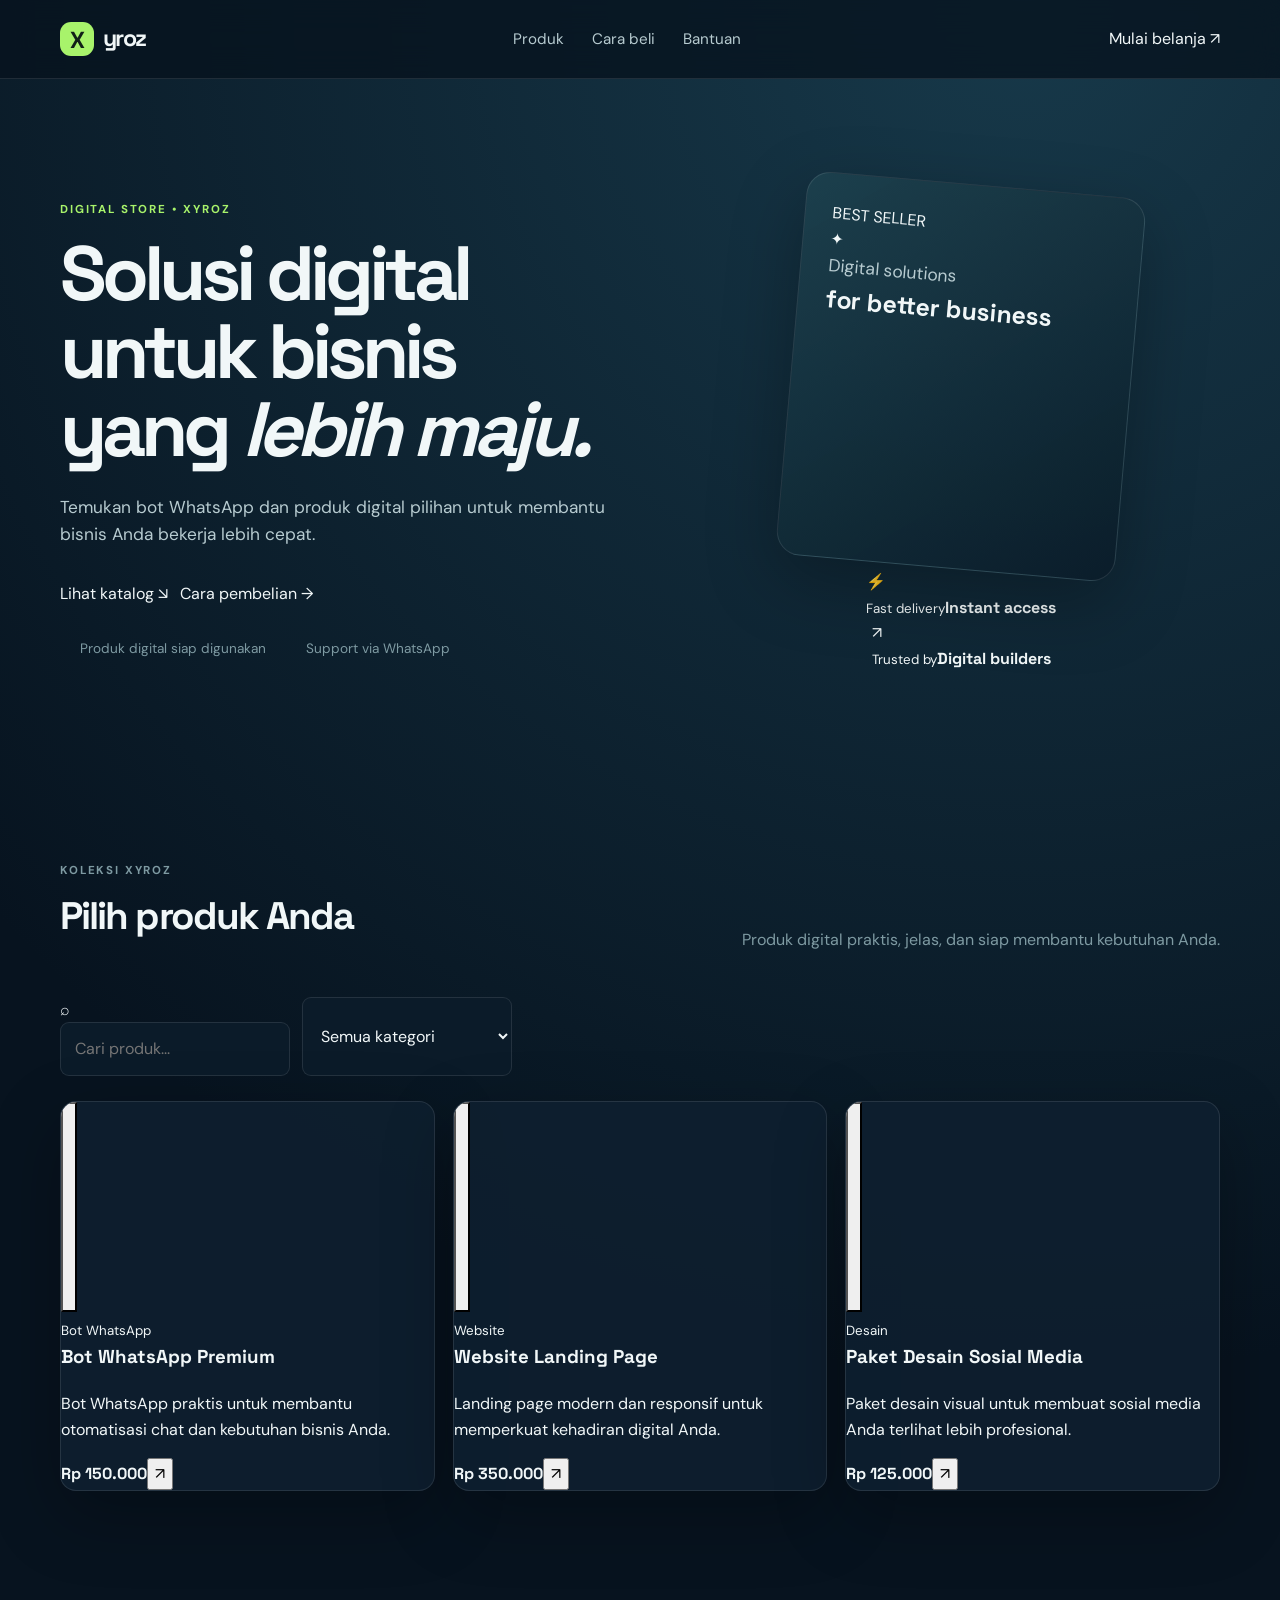
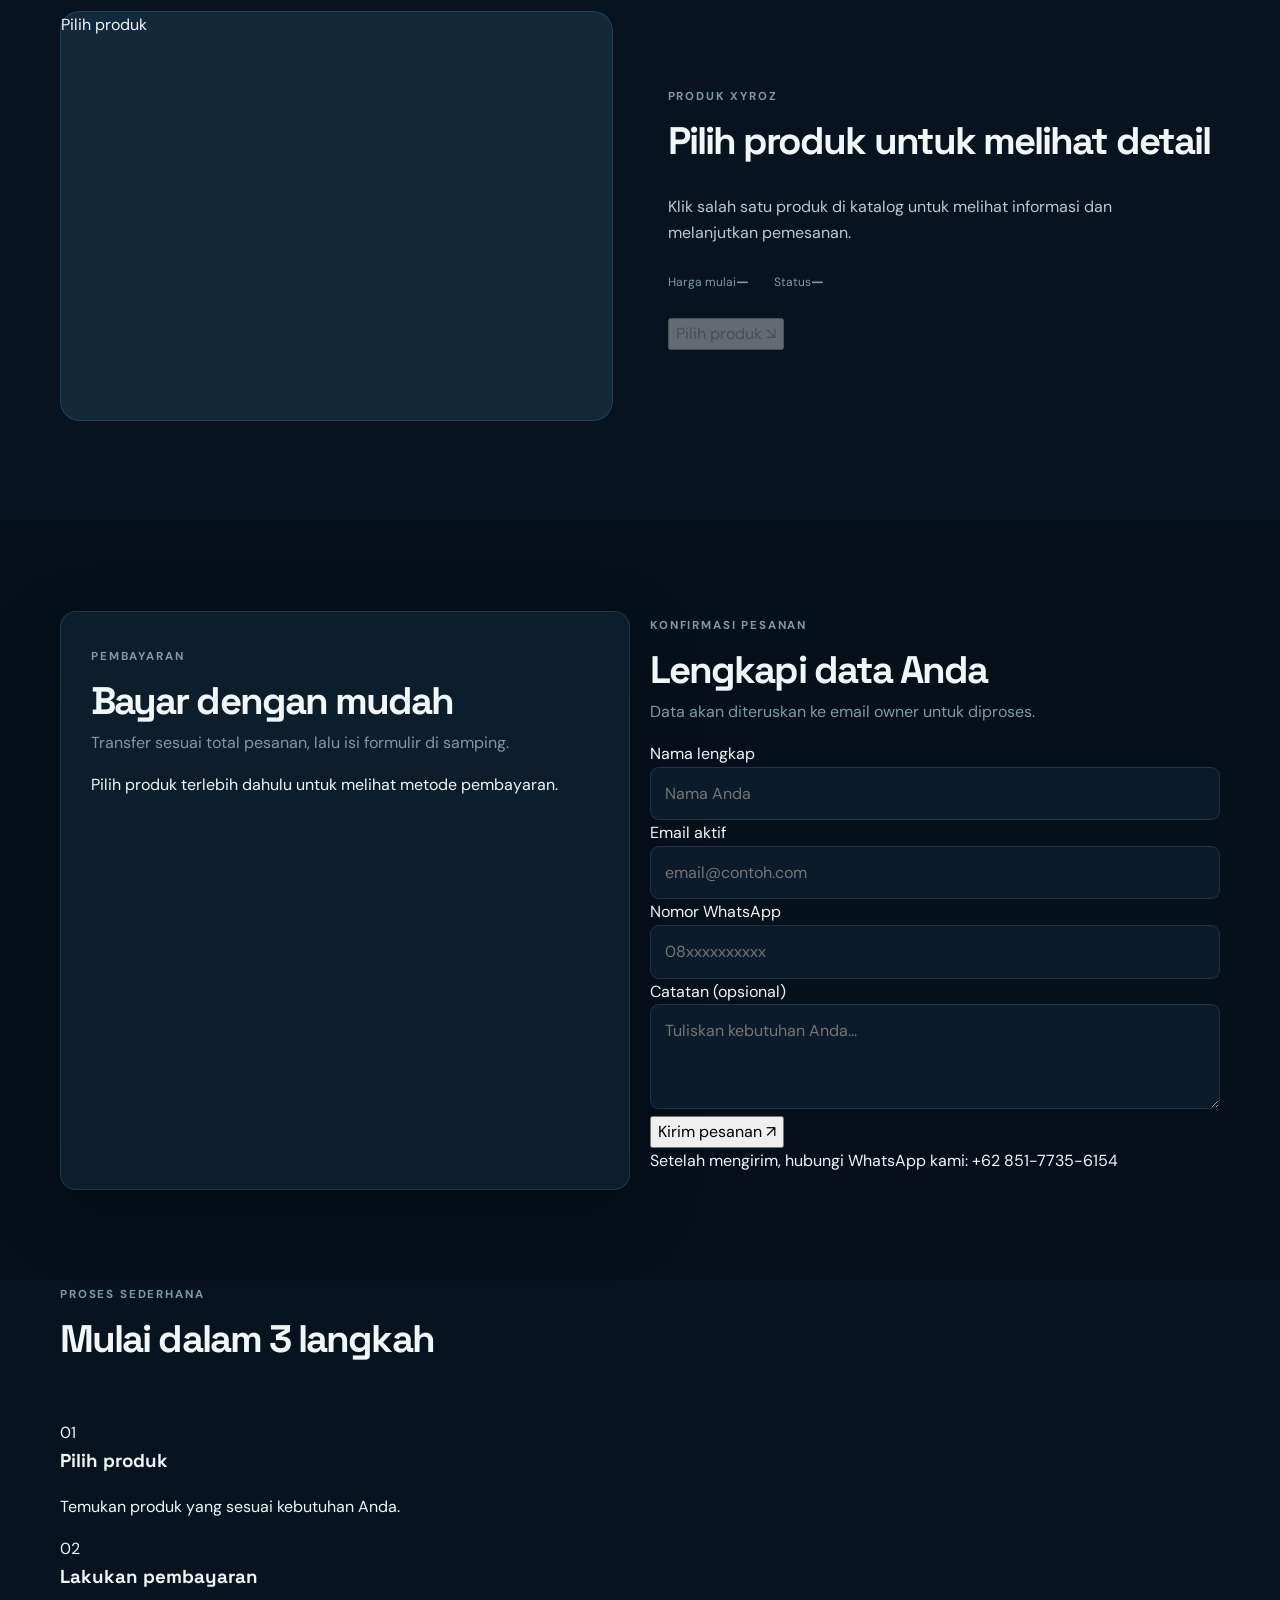
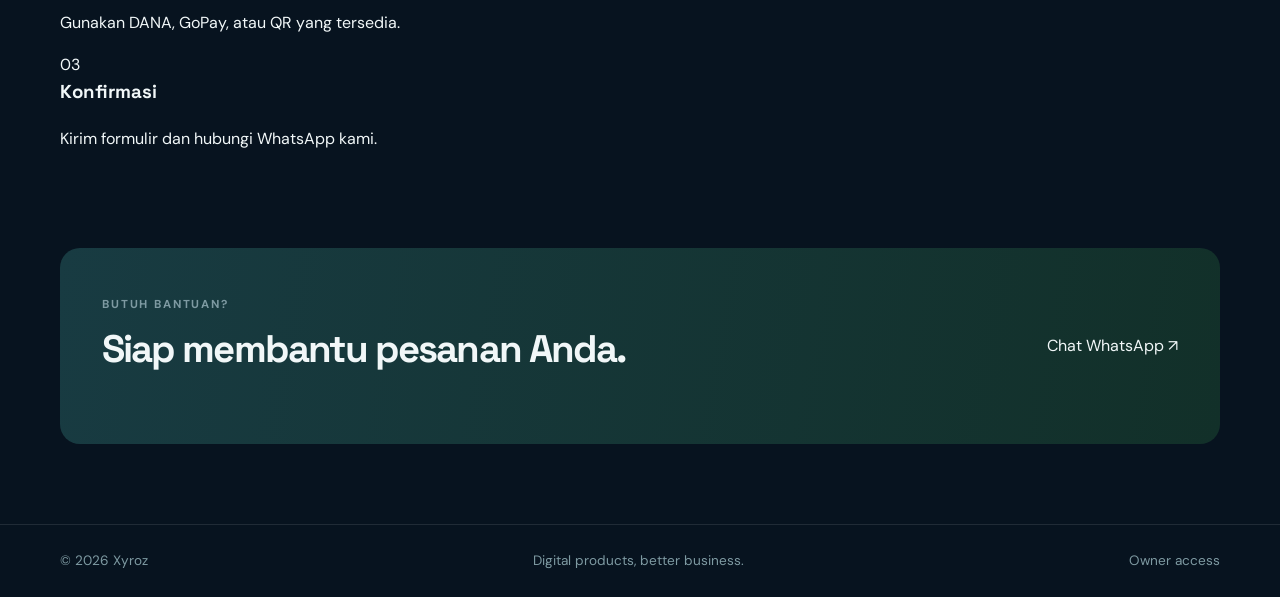
==== commit 4ae38c1f: "Reduce customer payment QR size" ====
--- a/index.html
+++ b/index.html
@@ -1,38 +1,22 @@
 <!doctype html>
 <html lang="id">
 <head>
-  <meta charset="UTF-8" />
-  <meta name="viewport" content="width=device-width, initial-scale=1.0" />
-  <meta name="description" content="Xyroz — toko produk digital premium." />
-  <title>Xyroz — Toko Digital Premium</title>
-  <link rel="preconnect" href="https://fonts.googleapis.com" />
-  <link rel="preconnect" href="https://fonts.gstatic.com" crossorigin />
-  <link href="https://fonts.googleapis.com/css2?family=DM+Sans:wght@400;500;600;700&family=Space+Grotesk:wght@500;600;700&display=swap" rel="stylesheet" />
-  <link rel="stylesheet" href="style.css" />
+  <meta charset="UTF-8"><meta name="viewport" content="width=device-width,initial-scale=1.0">
+  <meta name="description" content="Xyroz — toko digital modern."><title>Xyroz — Digital Store</title>
+  <link rel="preconnect" href="https://fonts.googleapis.com"><link rel="preconnect" href="https://fonts.gstatic.com" crossorigin>
+  <link href="https://fonts.googleapis.com/css2?family=DM+Sans:wght@400;500;600;700&family=Space+Grotesk:wght@500;600;700&display=swap" rel="stylesheet"><link rel="stylesheet" href="style.css">
+  <style>
+    /* QR dibuat ringkas agar tidak memenuhi area pembayaran */
+    .qr-box{display:flex;flex-direction:column;align-items:center;gap:8px;padding-top:10px}
+    .qr-box img{width:105px!important;height:105px!important;max-width:105px;max-height:105px;object-fit:contain;margin:4px auto!important;border-radius:7px}
+  </style>
 </head>
 <body>
-  <header class="topbar"><div class="container nav-wrap">
-    <a class="brand" href="#top"><span class="brand-mark">X</span><span>yroz</span></a>
-    <nav class="nav-menu" aria-label="Navigasi"><a href="#catalog">Produk</a><a href="#checkout">Cara beli</a><a href="#contact">Bantuan</a></nav>
-    <a class="nav-button" href="#catalog">Mulai belanja <span>↗</span></a>
-  </div></header>
-
-  <main id="top">
-    <section class="hero"><div class="container hero-grid">
-      <div class="hero-copy"><span class="eyebrow">Toko digital pilihan</span><h1>Upgrade cara kerja Anda dengan produk yang tepat.</h1><p>Temukan produk digital premium, layanan bot WhatsApp, dan solusi praktis untuk membuat bisnis bergerak lebih cepat.</p><div class="hero-actions"><a class="primary-btn" href="#catalog">Lihat produk <span>→</span></a><a class="secondary-btn" href="#checkout">Cara pembelian</a></div><div class="trust-row"><span>✦ Produk siap pakai</span><span>⚡ Proses cepat</span><span>✓ Bantuan responsif</span></div></div>
-      <div class="hero-visual"><div class="glow"></div><div class="visual-card visual-main"><span class="badge">Paling diminati</span><div class="visual-art">✦</div><p>Digital solutions<br /><strong>made simple.</strong></p></div><div class="visual-card visual-float"><span>LIVE</span><strong>Ready to<br />serve you</strong><small>24/7 online</small></div></div>
-    </div></section>
-
-    <section id="catalog" class="catalog-section"><div class="container"><div class="section-head"><div><span class="eyebrow muted">Katalog produk</span><h2>Pilih yang Anda butuhkan</h2></div><p>Semua pilihan terbaik, dalam satu tempat.</p></div><div class="toolbar"><label class="search-box">⌕<input id="searchInput" type="search" placeholder="Cari produk..." /></label><select id="categoryFilter" aria-label="Filter kategori"><option value="all">Semua kategori</option></select></div><div id="productGrid" class="product-grid" aria-live="polite"></div></div></section>
-
-    <section id="productDetail" class="detail-section"><div class="container detail-layout"><div id="detailImage" class="detail-image" role="img" aria-label="Foto produk"></div><div class="detail-copy"><span id="detailCategory" class="eyebrow muted">Pilih produk</span><h2 id="detailName">Belum ada produk dipilih</h2><div id="detailPrice" class="detail-price">Rp 0</div><p id="detailDescription">Pilih produk dari katalog untuk melihat detail, harga, dan cara pembayarannya.</p><div class="detail-meta"><span>● <strong id="detailStock">Ready</strong></span><span>Digital delivery</span></div><button id="selectProductBtn" class="primary-btn" type="button">Pilih produk ini <span>→</span></button></div></div></section>
-
-    <section id="checkout" class="checkout-section"><div class="container checkout-grid"><div class="payment-panel"><div class="panel-header"><span class="eyebrow muted">Pembayaran</span><h2>Bayar dengan mudah</h2><p>Metode pembayaran hanya muncul setelah Anda memilih produk.</p></div><div id="paymentEmpty" class="payment-empty"><div class="lock-icon">⌑</div><strong>Pembayaran masih terkunci</strong><span>Pilih produk terlebih dahulu.</span></div><div id="paymentDetails" class="payment-details hidden"><div class="selected-summary"><span>Anda membeli</span><strong id="paymentProductName">-</strong><b id="paymentProductPrice">Rp 0</b></div><div id="paymentMethods" class="payment-methods"></div><p class="payment-note">Setelah transfer, kirim bukti pembayaran melalui WhatsApp agar pesanan segera diproses.</p></div></div>
-      <form id="orderForm" class="order-form"><div class="panel-header"><span class="eyebrow muted">Checkout</span><h2>Lengkapi pesanan</h2></div><input type="hidden" id="orderProductName" name="Produk" /><input type="hidden" id="orderProductPrice" name="Harga" /><label>Nama lengkap<input id="customerName" name="Nama" type="text" placeholder="Nama Anda" required /></label><label>Nomor WhatsApp<input id="customerPhone" name="WhatsApp" type="tel" placeholder="08xxxxxxxxxx" required /></label><label>Produk dipilih<input id="selectedProductDisplay" type="text" value="Pilih produk di katalog" readonly /></label><label>Catatan tambahan<textarea id="customerNote" name="Catatan" rows="3" placeholder="Tulis kebutuhan atau catatan Anda"></textarea></label><button class="primary-btn submit-btn" type="submit">Pesan via WhatsApp <span>↗</span></button><p class="form-note">Anda akan diarahkan ke WhatsApp untuk konfirmasi pesanan.</p></form>
-    </div></section>
-
-    <section id="contact" class="contact-section"><div class="container contact-wrap"><div><span class="eyebrow muted">Butuh bantuan?</span><h2>Siap membantu pesanan Anda.</h2></div><a class="primary-btn" href="https://wa.me/6285177356154" target="_blank" rel="noopener">Chat WhatsApp <span>↗</span></a></div></section>
-  </main><footer class="site-footer"><div class="container footer-wrap"><span>© 2026 Xyroz</span><span>Digital products, better business.</span></div></footer>
-  <script src="script.js"></script>
-</body>
-</html>
+<header class="topbar"><div class="container nav-wrap"><a class="brand" href="#top"><span class="brand-mark">X</span><span>yroz</span></a><nav class="nav-menu"><a href="#catalog">Produk</a><a href="#how">Cara beli</a><a href="#contact">Bantuan</a></nav><a class="button button-small" href="#catalog">Mulai belanja <span>↗</span></a></div></header>
+<main id="top">
+<section class="hero"><div class="container hero-grid"><div class="hero-copy"><span class="eyebrow">DIGITAL STORE • XYROZ</span><h1>Solusi digital untuk bisnis yang <em>lebih maju.</em></h1><p>Temukan bot WhatsApp dan produk digital pilihan untuk membantu bisnis Anda bekerja lebih cepat.</p><div class="hero-actions"><a class="button" href="#catalog">Lihat katalog <span>↘</span></a><a class="text-link" href="#how">Cara pembelian <span>→</span></a></div><div class="trust-row"><span class="status-dot"></span><span>Produk digital siap digunakan</span><span class="divider"></span><span>Support via WhatsApp</span></div></div><div class="hero-visual"><div class="orb orb-one"></div><div class="orb orb-two"></div><div class="visual-card visual-main"><span class="pill">BEST SELLER</span><div class="visual-icon">✦</div><p>Digital solutions<br><strong>for better business</strong></p><div class="visual-line"><span></span><span></span><span></span></div></div><div class="float-card float-top"><span>⚡</span><div><small>Fast delivery</small><strong>Instant access</strong></div></div><div class="float-card float-bottom"><span>↗</span><div><small>Trusted by</small><strong>Digital builders</strong></div></div></div></div></section>
+<section id="catalog" class="catalog-section"><div class="container"><div class="section-head"><div><span class="eyebrow muted">KOLEKSI XYROZ</span><h2>Pilih produk Anda</h2></div><p>Produk digital praktis, jelas, dan siap membantu kebutuhan Anda.</p></div><div class="toolbar"><label class="search"><span>⌕</span><input id="searchInput" type="search" placeholder="Cari produk..."></label><select id="categoryFilter"><option value="all">Semua kategori</option></select></div><div id="productGrid" class="product-grid"></div><div id="emptyProducts" class="empty hidden">Belum ada produk yang sesuai pencarian.</div></div></section>
+<section id="detail" class="detail-section"><div class="container detail-layout"><div id="detailImage" class="detail-image"><span>Pilih produk</span></div><div class="detail-copy"><span id="detailCategory" class="eyebrow muted">PRODUK XYROZ</span><h2 id="detailName">Pilih produk untuk melihat detail</h2><p id="detailDescription">Klik salah satu produk di katalog untuk melihat informasi dan melanjutkan pemesanan.</p><div class="detail-meta"><div><small>Harga mulai</small><strong id="detailPrice">—</strong></div><div><small>Status</small><strong id="detailStock">—</strong></div></div><button id="selectProductBtn" class="button" disabled>Pilih produk <span>↘</span></button></div></div></section>
+<section id="checkout" class="checkout-section"><div class="container checkout-grid"><div class="payment-panel"><div class="panel-header"><span class="eyebrow muted">PEMBAYARAN</span><h2>Bayar dengan mudah</h2><p>Transfer sesuai total pesanan, lalu isi formulir di samping.</p></div><div id="paymentEmpty" class="notice">Pilih produk terlebih dahulu untuk melihat metode pembayaran.</div><div id="paymentDetails" class="hidden"><div class="selected-order"><span>Produk dipilih</span><strong id="paymentProductName">—</strong><b id="paymentProductPrice">—</b></div><div id="paymentMethods" class="payment-methods"></div><p class="secure-note">🔒 Jangan lupa simpan bukti transfer.</p></div></div><div class="form-panel"><div class="panel-header"><span class="eyebrow muted">KONFIRMASI PESANAN</span><h2>Lengkapi data Anda</h2><p>Data akan diteruskan ke email owner untuk diproses.</p></div><form id="orderForm" action="https://formsubmit.co/emailpribhanz@gmail.com" method="POST"><input type="hidden" name="_subject" value="Pesanan baru dari Xyroz"><input type="hidden" name="_captcha" value="false"><input type="hidden" name="_template" value="table"><input type="hidden" name="_next" value="https://hanzzggbanget.github.io/Xyroz/"><input type="hidden" name="Produk" id="orderProductName"><input type="hidden" name="Total" id="orderProductPrice"><label>Nama lengkap<input name="Nama" required placeholder="Nama Anda"></label><label>Email aktif<input type="email" name="Email" required placeholder="email@contoh.com"></label><label>Nomor WhatsApp<input name="WhatsApp" required placeholder="08xxxxxxxxxx"></label><label>Catatan (opsional)<textarea name="Catatan" rows="3" placeholder="Tuliskan kebutuhan Anda..."></textarea></label><button class="button full" type="submit">Kirim pesanan <span>↗</span></button><p class="form-help">Setelah mengirim, hubungi WhatsApp kami: <a href="https://wa.me/6285177356154" target="_blank" rel="noopener">+62 851-7735-6154</a></p></form></div></div></section>
+<section id="how" class="steps-section"><div class="container"><div class="section-head"><div><span class="eyebrow muted">PROSES SEDERHANA</span><h2>Mulai dalam 3 langkah</h2></div></div><div class="steps"><div><span>01</span><h3>Pilih produk</h3><p>Temukan produk yang sesuai kebutuhan Anda.</p></div><div><span>02</span><h3>Lakukan pembayaran</h3><p>Gunakan DANA, GoPay, atau QR yang tersedia.</p></div><div><span>03</span><h3>Konfirmasi</h3><p>Kirim formulir dan hubungi WhatsApp kami.</p></div></div></div></section><section id="contact" class="contact-section"><div class="container contact-wrap"><div><span class="eyebrow muted">BUTUH BANTUAN?</span><h2>Siap membantu pesanan Anda.</h2></div><a class="button" href="https://wa.me/6285177356154" target="_blank" rel="noopener">Chat WhatsApp <span>↗</span></a></div></section>
+</main><footer class="site-footer"><div class="container footer-wrap"><span>© 2026 Xyroz</span><span>Digital products, better business.</span><a href="owner.html">Owner access</a></div></footer><script src="script.js"></script></body></html>
